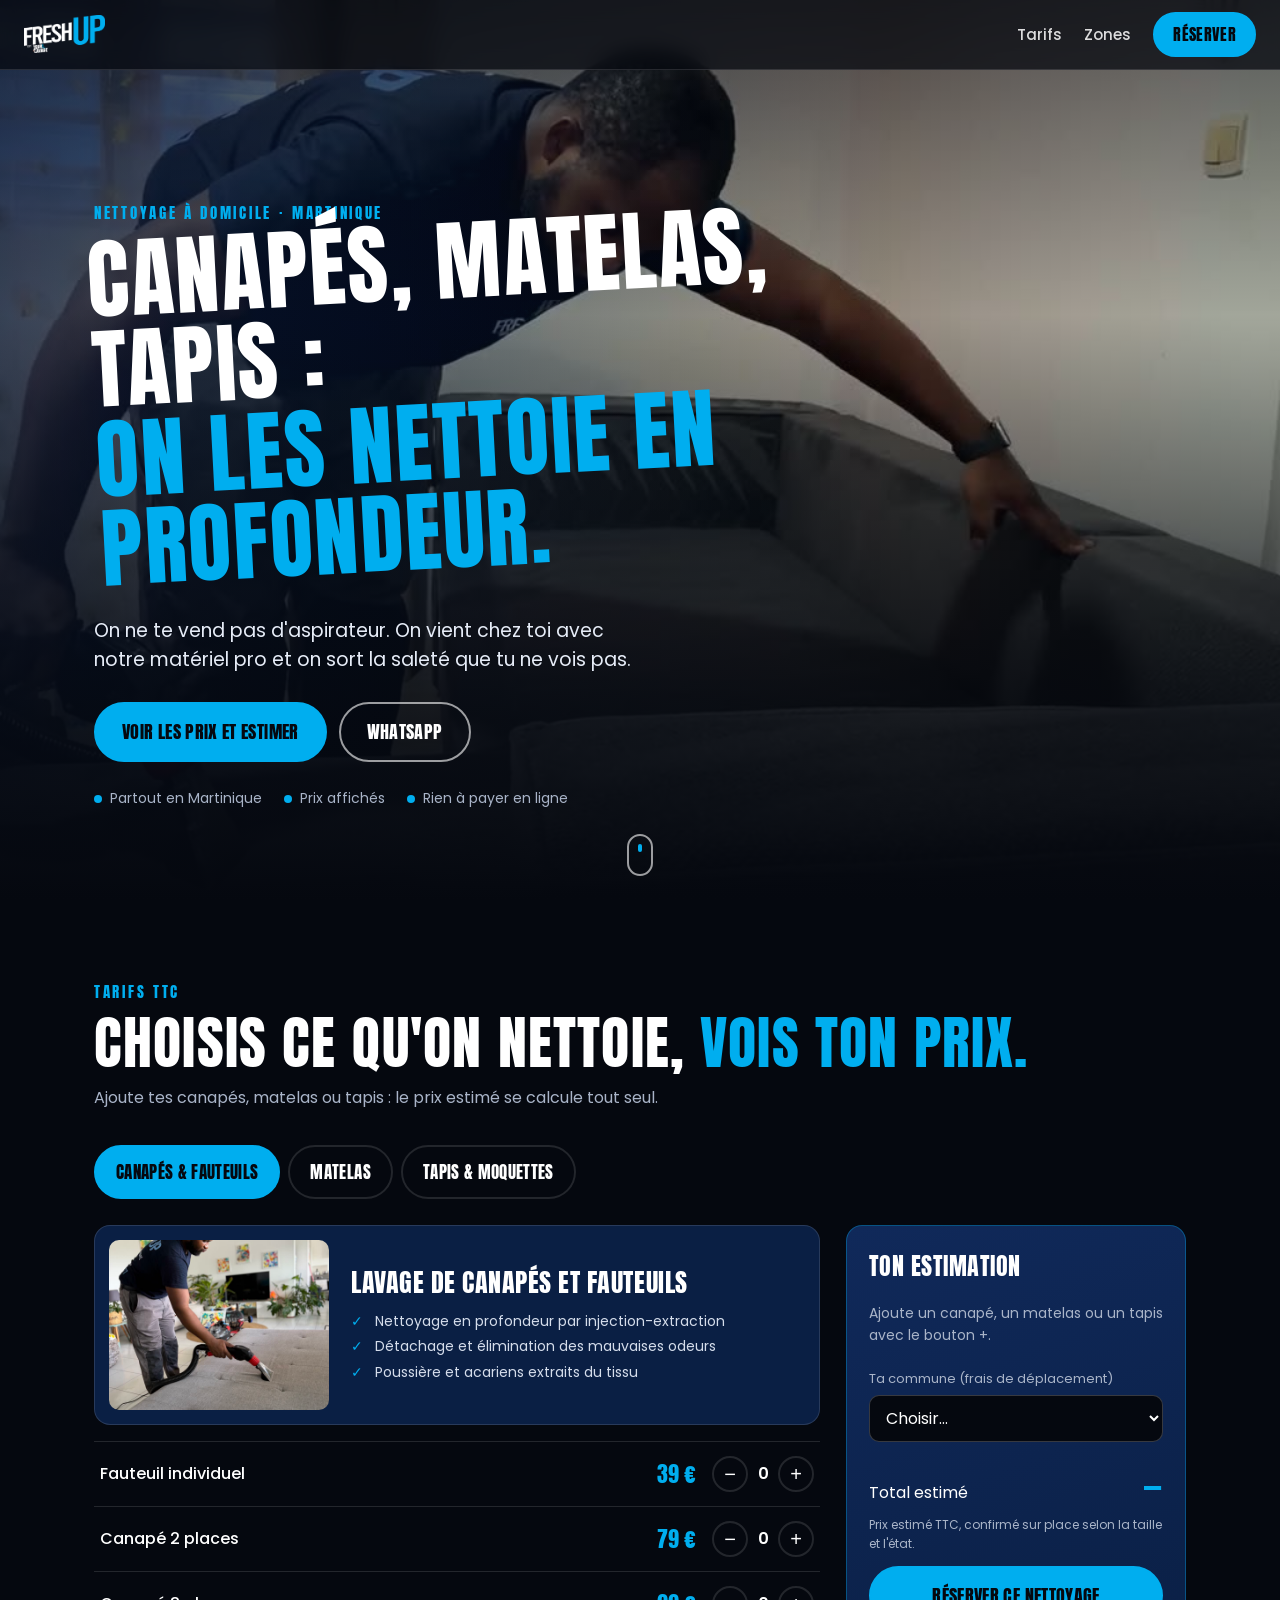
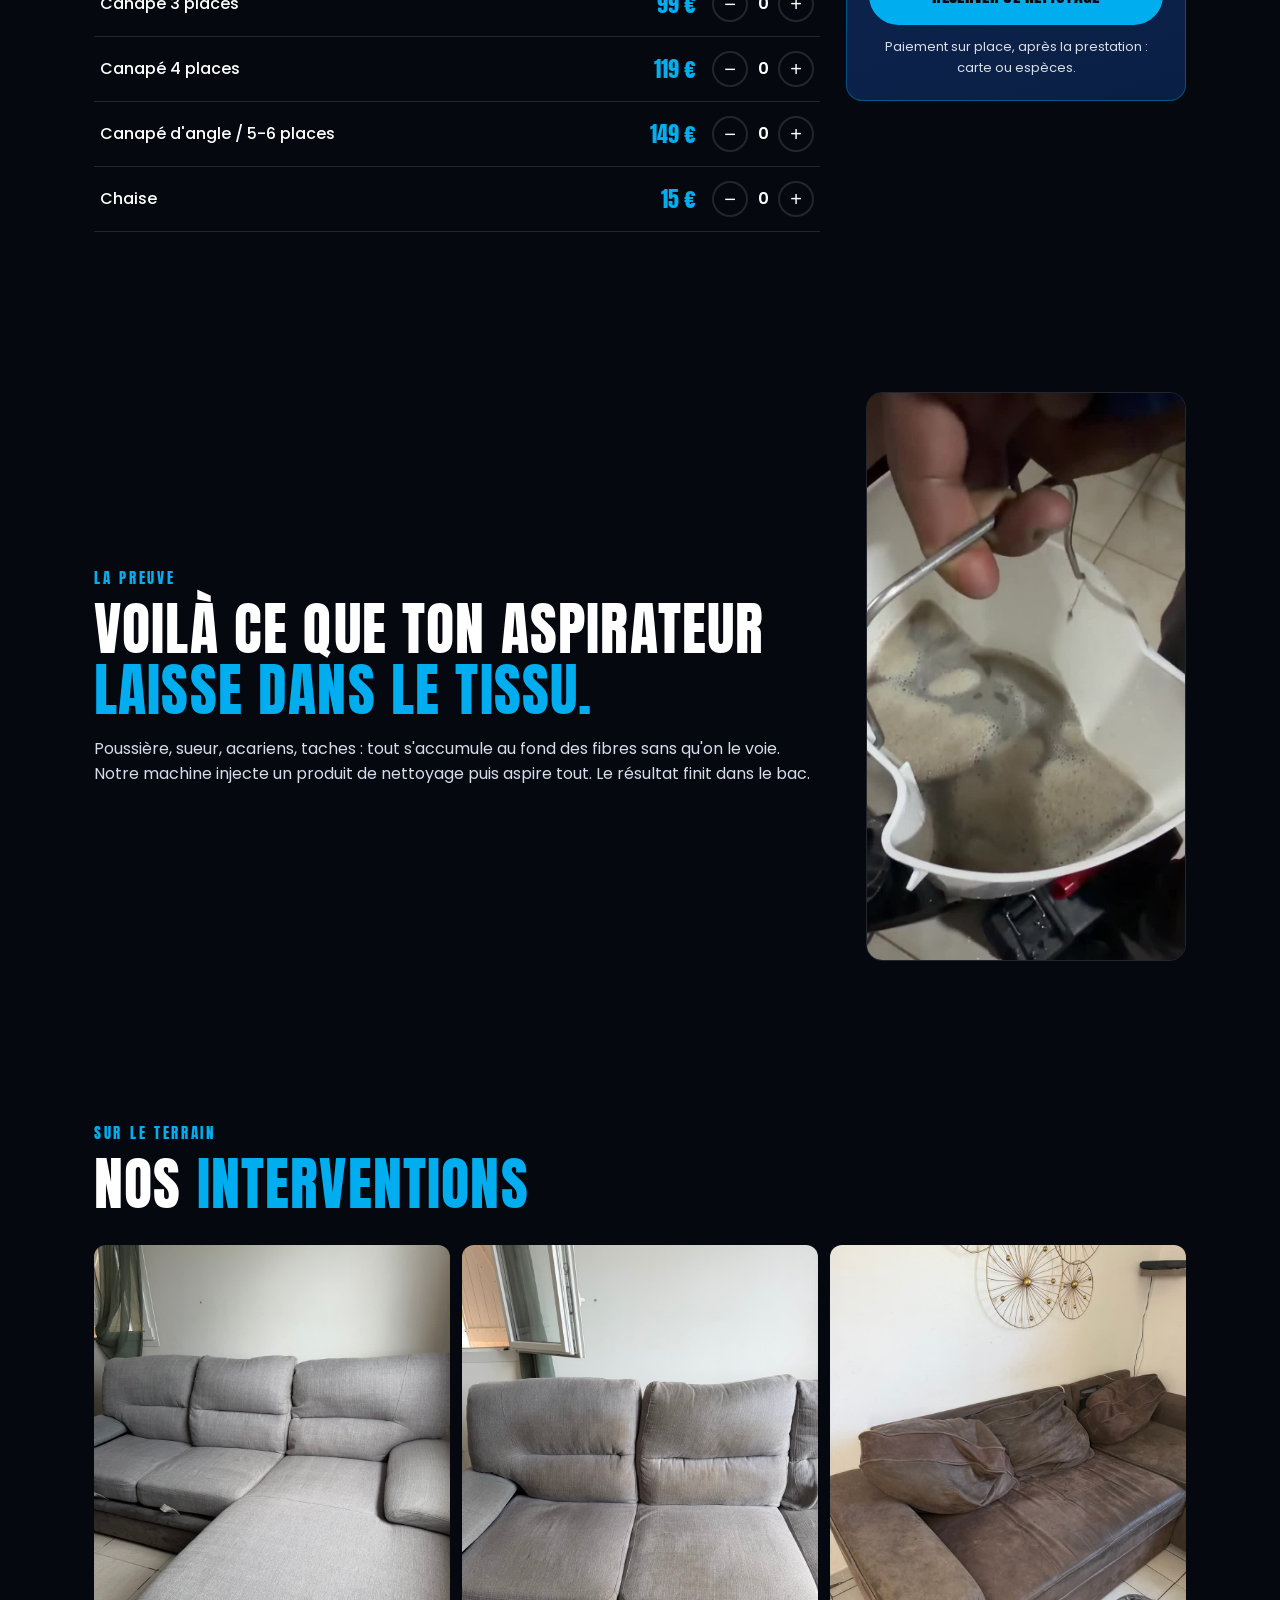
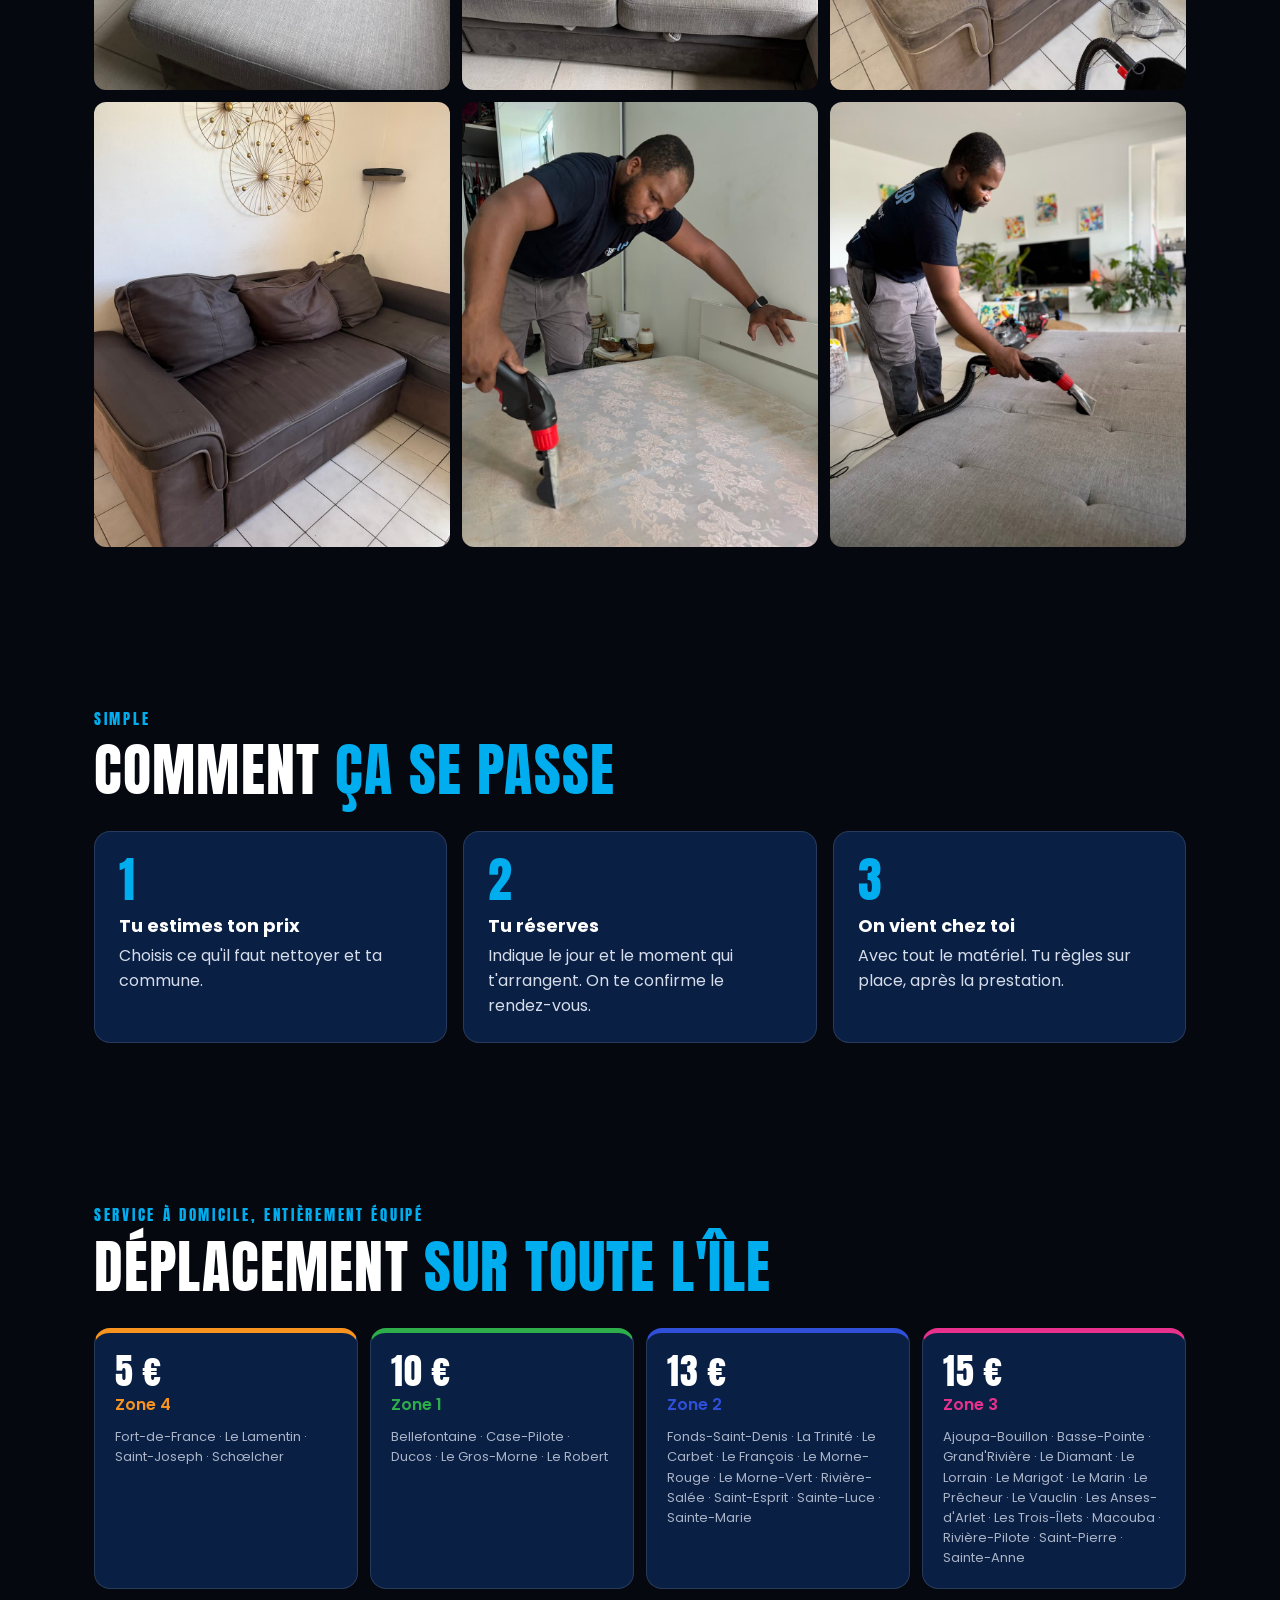
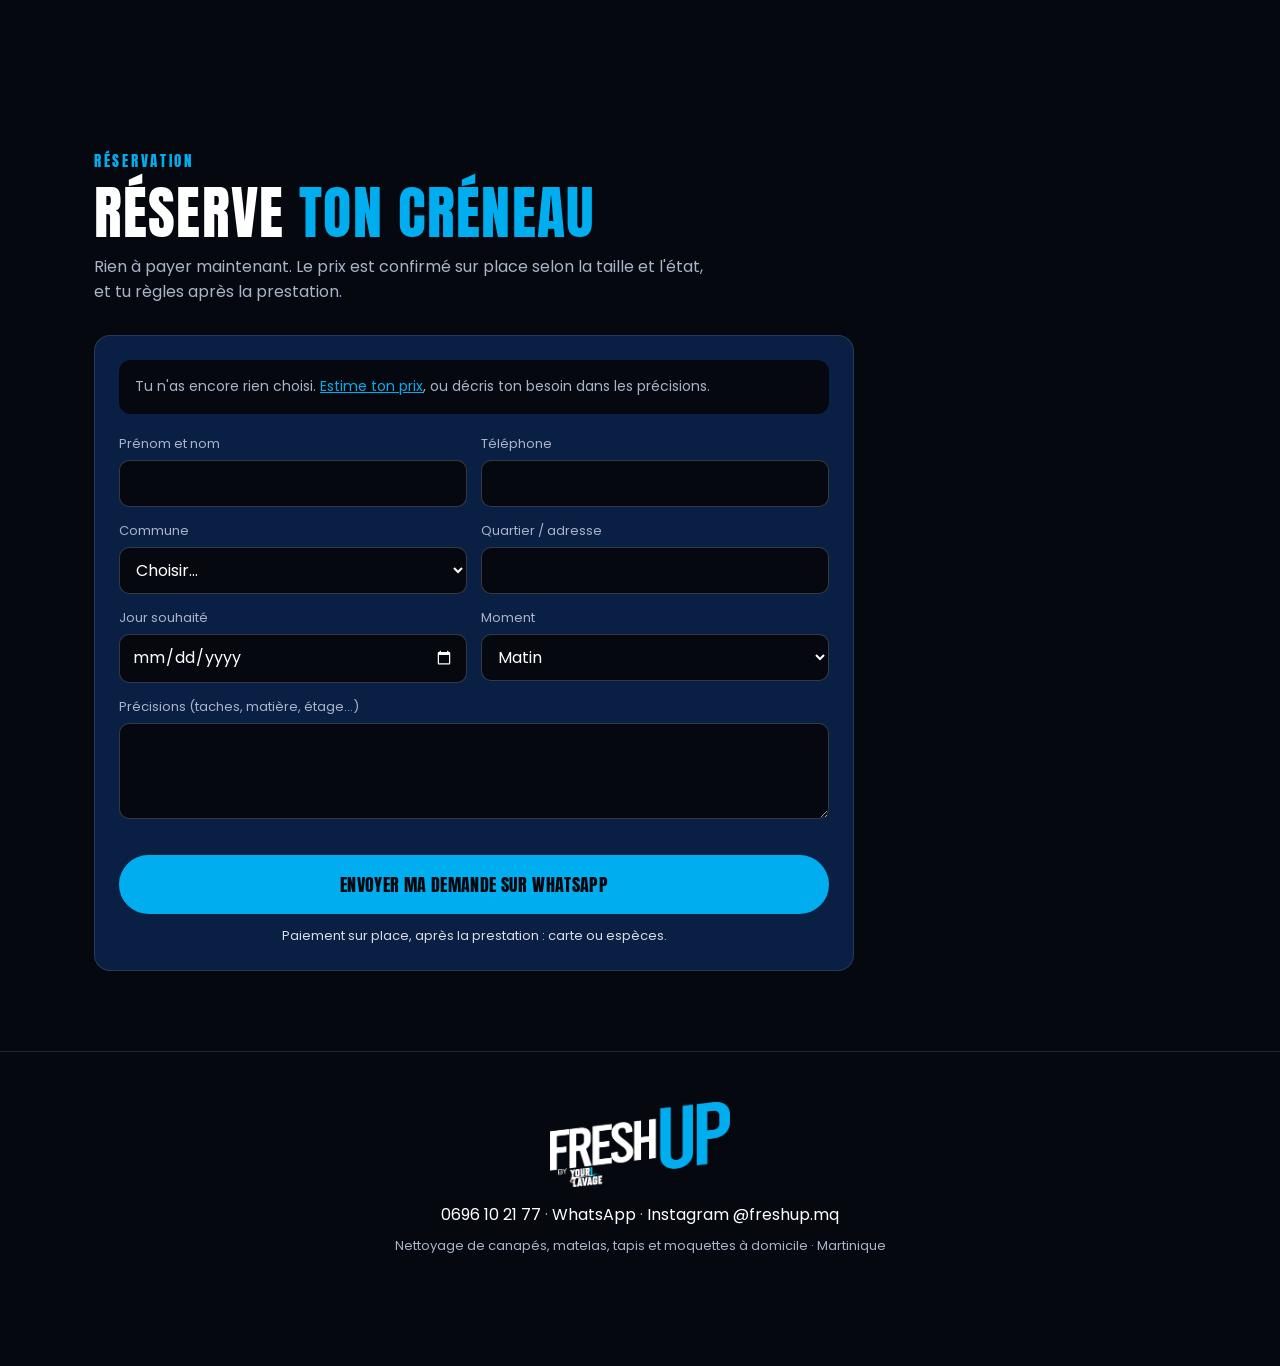
==== freshup/index.html @ 2acb08c7 "Site Fresh Up : accueil vidéo, onglets tarifs, estimation et réservation WhatsApp Co-Authored-By: Cl" ====
<!DOCTYPE html>
<html lang="fr">
<head>
    <meta charset="utf-8">
    <meta name="viewport" content="width=device-width, initial-scale=1">
    <title>Fresh Up — Nettoyage canapés, matelas et tapis à domicile en Martinique</title>
    <meta name="description" content="Nettoyage en profondeur de canapés, matelas, tapis et moquettes, à domicile partout en Martinique. Prix affichés, estimation immédiate, paiement sur place.">
    <link rel="preconnect" href="https://fonts.googleapis.com">
    <link rel="preconnect" href="https://fonts.gstatic.com" crossorigin>
    <link href="https://fonts.googleapis.com/css2?family=Anton&family=Poppins:wght@400;500;600&display=swap" rel="stylesheet">
    <link href="style.css" rel="stylesheet">
</head>
<body>
    <header class="navbar">
        <a href="#accueil" class="logo"><img src="img/logo-blanc.png" alt="Fresh Up"></a>
        <nav>
            <a href="#tarifs">Tarifs</a>
            <a href="#zones">Zones</a>
            <a href="#reserver" class="btn btn-small">Réserver</a>
        </nav>
    </header>

    <main>
        <!-- ---------- Couverture ---------- -->
        <section class="hero" id="accueil">
            <video class="hero-video" id="hero-video" autoplay muted loop playsinline poster="img/hero-poster.jpg"></video>
            <div class="hero-overlay"></div>
            <div class="hero-content">
                <p class="eyebrow">Nettoyage à domicile · Martinique</p>
                <h1>Canapés, matelas, tapis :<br><span>on les nettoie en profondeur.</span></h1>
                <p class="lead">On ne te vend pas d'aspirateur. On vient chez toi avec notre matériel pro et on sort la saleté que tu ne vois pas.</p>
                <div class="hero-actions">
                    <a href="#tarifs" class="btn">Voir les prix et estimer</a>
                    <a href="#" class="btn btn-ghost" data-whatsapp>WhatsApp</a>
                </div>
                <ul class="hero-points">
                    <li>Partout en Martinique</li>
                    <li>Prix affichés</li>
                    <li>Rien à payer en ligne</li>
                </ul>
            </div>
            <a href="#tarifs" class="hero-scroll" aria-label="Descendre vers les tarifs"></a>
        </section>

        <!-- ---------- Tarifs et estimation ---------- -->
        <section class="section" id="tarifs">
            <p class="eyebrow">Tarifs TTC</p>
            <h2 class="section-title">Choisis ce qu'on nettoie, <span>vois ton prix.</span></h2>
            <p class="section-sub">Ajoute tes canapés, matelas ou tapis : le prix estimé se calcule tout seul.</p>

            <div class="tabs" role="tablist" id="onglets"></div>

            <div class="tarifs-layout">
                <div id="rubriques"></div>

                <aside class="estimation" id="estimation">
                    <h3>Ton estimation</h3>
                    <ul class="estim-lignes" id="estim-lignes"></ul>
                    <label class="champ">
                        <span>Ta commune (frais de déplacement)</span>
                        <select id="commune"></select>
                    </label>
                    <div class="estim-total">
                        <span>Total estimé</span>
                        <strong id="estim-total">—</strong>
                    </div>
                    <p class="estim-note" id="estim-note"></p>
                    <a href="#reserver" class="btn btn-block" id="btn-reserver">Réserver ce nettoyage</a>
                    <p class="estim-paiement" data-paiement></p>
                </aside>
            </div>
        </section>

        <!-- ---------- Preuve ---------- -->
        <section class="section preuve">
            <div class="preuve-texte">
                <p class="eyebrow">La preuve</p>
                <h2 class="section-title">Voilà ce que ton aspirateur <span>laisse dans le tissu.</span></h2>
                <p>Poussière, sueur, acariens, taches : tout s'accumule au fond des fibres sans qu'on le voie. Notre machine injecte un produit de nettoyage puis aspire tout. Le résultat finit dans le bac.</p>
            </div>
            <video class="preuve-video" src="video/eau-sale.mp4" poster="img/eau-sale-poster.jpg" autoplay muted loop playsinline></video>
        </section>

        <!-- ---------- Galerie ---------- -->
        <section class="section">
            <p class="eyebrow">Sur le terrain</p>
            <h2 class="section-title">Nos <span>interventions</span></h2>
            <div class="galerie">
                <img src="img/photo-1.jpg" alt="Canapé d'angle gris" loading="lazy">
                <img src="img/photo-2.jpg" alt="Canapé gris trois places" loading="lazy">
                <img src="img/photo-3.jpg" alt="Canapé marron chez un client" loading="lazy">
                <img src="img/photo-4.jpg" alt="Canapé marron chez un client" loading="lazy">
                <img src="img/photo-5.jpg" alt="Nettoyage d'un matelas" loading="lazy">
                <img src="img/photo-6.jpg" alt="Nettoyage d'un canapé gris" loading="lazy">
            </div>
        </section>

        <!-- ---------- Comment ça marche ---------- -->
        <section class="section">
            <p class="eyebrow">Simple</p>
            <h2 class="section-title">Comment <span>ça se passe</span></h2>
            <ol class="etapes">
                <li><strong>Tu estimes ton prix</strong>Choisis ce qu'il faut nettoyer et ta commune.</li>
                <li><strong>Tu réserves</strong>Indique le jour et le moment qui t'arrangent. On te confirme le rendez-vous.</li>
                <li><strong>On vient chez toi</strong>Avec tout le matériel. Tu règles sur place, après la prestation.</li>
            </ol>
        </section>

        <!-- ---------- Zones ---------- -->
        <section class="section" id="zones">
            <p class="eyebrow">Service à domicile, entièrement équipé</p>
            <h2 class="section-title">Déplacement <span>sur toute l'île</span></h2>
            <div class="zones-grid" id="zones-grid"></div>
        </section>

        <!-- ---------- Réservation ---------- -->
        <section class="section reserver" id="reserver">
            <p class="eyebrow">Réservation</p>
            <h2 class="section-title">Réserve <span>ton créneau</span></h2>
            <p class="section-sub">Rien à payer maintenant. Le prix est confirmé sur place selon la taille et l'état, et tu règles après la prestation.</p>

            <form class="card form-rdv" id="form-rdv">
                <div class="recap" id="recap"></div>
                <div class="form-grid">
                    <label class="champ"><span>Prénom et nom</span><input name="nom" required autocomplete="name"></label>
                    <label class="champ"><span>Téléphone</span><input name="tel" type="tel" required autocomplete="tel"></label>
                    <label class="champ"><span>Commune</span><select name="commune" id="commune-form" required></select></label>
                    <label class="champ"><span>Quartier / adresse</span><input name="adresse" autocomplete="street-address"></label>
                    <label class="champ"><span>Jour souhaité</span><input name="date" type="date" id="date-rdv" required></label>
                    <label class="champ"><span>Moment</span>
                        <select name="moment" required>
                            <option value="Matin">Matin</option>
                            <option value="Après-midi">Après-midi</option>
                            <option value="Peu importe">Peu importe</option>
                        </select>
                    </label>
                    <label class="champ champ-large"><span>Précisions (taches, matière, étage…)</span><textarea name="message" rows="3"></textarea></label>
                </div>
                <p class="form-erreur" id="form-erreur"></p>
                <button type="submit" class="btn btn-block">Envoyer ma demande sur WhatsApp</button>
                <a href="#" class="btn btn-ghost btn-block" data-rdv target="_blank" rel="noopener">Choisir un créneau en ligne</a>
                <p class="estim-paiement" data-paiement></p>
            </form>
        </section>
    </main>

    <!-- Barre d'estimation sur mobile -->
    <div class="barre-mobile" id="barre-mobile">
        <div><span>Total estimé</span><strong id="barre-total">—</strong></div>
        <a href="#reserver" class="btn btn-small">Réserver</a>
    </div>

    <footer class="footer">
        <img src="img/logo-blanc.png" alt="Fresh Up" class="footer-logo">
        <p id="footer-links"></p>
        <p class="footer-small">Nettoyage de canapés, matelas, tapis et moquettes à domicile · Martinique</p>
    </footer>

    <script src="config.js"></script>
    <script src="site.js"></script>
</body>
</html>
---- freshup/style.css ----
/* Fresh Up — bleu marine, noir, blanc, touche de cyan. Titres en Anton. */
:root {
    --cyan: #00AEEF;
    --marine: #0A1F44;
    --marine-2: #10295A;
    --noir: #05080F;
    --blanc: #FFFFFF;
    --gris: #A9B4C8;
    --ligne: rgba(255, 255, 255, 0.12);
    --rayon: 16px;
}

* { box-sizing: border-box; margin: 0; }
html { scroll-behavior: smooth; scroll-padding-top: 76px; }
body {
    font-family: "Poppins", system-ui, sans-serif;
    background: var(--noir);
    color: var(--blanc);
    line-height: 1.55;
    -webkit-font-smoothing: antialiased;
    color-scheme: dark;
}
img, video { display: block; max-width: 100%; }
a { color: inherit; }

h1, h2, h3, .eyebrow, .btn, .tab, .zone-prix, .estim-total strong, .barre-mobile strong {
    font-family: "Anton", Impact, sans-serif;
    font-weight: 400;
    text-transform: uppercase;
    letter-spacing: 0.02em;
}

/* ---------- Boutons ---------- */
.btn {
    display: inline-flex; align-items: center; justify-content: center;
    padding: 14px 26px;
    background: var(--cyan); color: var(--noir);
    border: 2px solid var(--cyan); border-radius: 999px;
    font-size: 18px; text-decoration: none; cursor: pointer;
    transition: transform .15s, background .15s, color .15s;
}
.btn:hover { transform: translateY(-2px); }
.btn-ghost { background: transparent; color: var(--blanc); border-color: rgba(255,255,255,.6); }
.btn-ghost:hover { border-color: var(--cyan); color: var(--cyan); }
.btn-small { padding: 8px 18px; font-size: 16px; }
.btn-block { display: flex; width: 100%; margin-top: 12px; }

/* ---------- Barre de navigation ---------- */
.navbar {
    position: fixed; inset: 0 0 auto 0; z-index: 20;
    display: flex; align-items: center; justify-content: space-between;
    padding: 12px 24px;
    background: rgba(5, 8, 15, .72);
    backdrop-filter: blur(10px); -webkit-backdrop-filter: blur(10px);
    border-bottom: 1px solid var(--ligne);
}
.logo img { height: 38px; width: auto; }
.navbar nav { display: flex; align-items: center; gap: 22px; }
.navbar nav a:not(.btn) { text-decoration: none; font-weight: 500; font-size: 15px; opacity: .85; }
.navbar nav a:not(.btn):hover { color: var(--cyan); opacity: 1; }

/* ---------- Couverture ---------- */
.hero {
    position: relative; min-height: 100svh;
    display: flex; align-items: flex-end;
    padding: 120px 24px 90px; overflow: hidden;
}
.hero-video { position: absolute; inset: 0; width: 100%; height: 100%; object-fit: cover; }
.hero-overlay {
    position: absolute; inset: 0;
    background:
        linear-gradient(180deg, rgba(5,8,15,.55) 0%, rgba(5,8,15,.15) 35%, rgba(5,8,15,.85) 80%, var(--noir) 100%),
        linear-gradient(90deg, rgba(10,31,68,.7) 0%, rgba(10,31,68,0) 70%);
}
.hero-content { position: relative; max-width: 760px; margin: 0 auto 0 max(0px, calc((100vw - 1140px) / 2)); }
.eyebrow { color: var(--cyan); font-size: 15px; letter-spacing: .18em; margin-bottom: 10px; }
.hero h1 { font-size: clamp(42px, 8vw, 88px); line-height: 1.02; transform: rotate(-3deg); transform-origin: left; }
.hero h1 span, .section-title span { color: var(--cyan); }
.lead { font-size: clamp(16px, 2.2vw, 19px); max-width: 560px; margin: 22px 0 28px; color: #E6ECF7; }
.hero-actions { display: flex; flex-wrap: wrap; gap: 12px; }
.hero-points { display: flex; flex-wrap: wrap; gap: 8px 22px; list-style: none; padding: 0; margin-top: 26px; font-size: 14px; color: var(--gris); }
.hero-points li::before { content: ""; display: inline-block; width: 8px; height: 8px; border-radius: 50%; background: var(--cyan); margin-right: 8px; }
.hero-scroll {
    position: absolute; left: 50%; bottom: 24px; width: 26px; height: 42px; margin-left: -13px;
    border: 2px solid rgba(255,255,255,.6); border-radius: 14px;
}
.hero-scroll::after {
    content: ""; position: absolute; left: 50%; top: 8px; width: 4px; height: 8px; margin-left: -2px;
    background: var(--cyan); border-radius: 2px; animation: molette 1.6s infinite;
}
@keyframes molette { 0% { opacity: 1; transform: translateY(0); } 100% { opacity: 0; transform: translateY(14px); } }

/* ---------- Sections ---------- */
.section { max-width: 1140px; margin: 0 auto; padding: 80px 24px; }
.section-title { font-size: clamp(34px, 5.5vw, 58px); line-height: 1.05; }
.section-sub { color: var(--gris); margin: 12px 0 0; max-width: 620px; }
.card { background: var(--marine); border: 1px solid var(--ligne); border-radius: var(--rayon); padding: 24px; }

/* ---------- Onglets ---------- */
.tabs {
    display: flex; gap: 8px; margin: 34px 0 22px; overflow-x: auto;
    scrollbar-width: none; padding-bottom: 4px;
}
.tabs::-webkit-scrollbar { display: none; }
.tab {
    flex: 0 0 auto; padding: 12px 20px; font-size: 17px; cursor: pointer;
    background: transparent; color: var(--blanc);
    border: 2px solid var(--ligne); border-radius: 999px;
}
.tab.actif { background: var(--cyan); border-color: var(--cyan); color: var(--noir); }

.tarifs-layout { display: grid; grid-template-columns: minmax(0, 1fr) 340px; gap: 26px; align-items: start; }
.rubrique { display: none; }
.rubrique.actif { display: block; animation: apparaitre .3s ease; }
@keyframes apparaitre { from { opacity: 0; transform: translateY(8px); } to { opacity: 1; transform: none; } }

.rubrique-entete {
    display: grid; grid-template-columns: 220px 1fr; gap: 22px; align-items: center;
    background: var(--marine); border: 1px solid var(--ligne); border-radius: var(--rayon);
    padding: 14px; margin-bottom: 16px;
}
.rubrique-entete img { width: 100%; height: 170px; object-fit: cover; border-radius: 10px; }
.rubrique-entete h3 { font-size: 26px; margin-bottom: 8px; }
.check-list { list-style: none; padding: 0; font-size: 14px; color: #D5DDEB; }
.check-list li { padding-left: 24px; position: relative; margin: 4px 0; }
.check-list li::before { content: "✓"; position: absolute; left: 0; color: var(--cyan); font-weight: 600; }

.prestations { list-style: none; padding: 0; border-top: 1px solid var(--ligne); }
.prestation {
    display: grid; grid-template-columns: 1fr auto auto; gap: 16px; align-items: center;
    padding: 14px 6px; border-bottom: 1px solid var(--ligne);
    transition: background .2s;
}
.prestation.choisi { background: rgba(0, 174, 239, .08); }
.prestation-nom { font-weight: 500; }
.prestation-prix { font-family: "Anton", Impact, sans-serif; font-size: 22px; color: var(--cyan); white-space: nowrap; }
.stepper { display: flex; align-items: center; gap: 4px; }
.stepper button {
    width: 36px; height: 36px; border-radius: 50%; cursor: pointer;
    border: 2px solid var(--ligne); background: transparent; color: var(--blanc);
    font-size: 20px; line-height: 1;
}
.stepper button:hover { border-color: var(--cyan); color: var(--cyan); }
.stepper span { min-width: 22px; text-align: center; font-weight: 600; }
.m2 { display: flex; align-items: center; gap: 6px; font-size: 14px; color: var(--gris); }
.m2 input { width: 76px; }

/* ---------- Champs ---------- */
input, select, textarea {
    width: 100%; font: inherit; font-size: 16px; color: var(--blanc);
    background: var(--noir); border: 1px solid rgba(255,255,255,.2); border-radius: 10px;
    padding: 10px 12px;
}
input:focus, select:focus, textarea:focus { outline: 2px solid var(--cyan); outline-offset: 1px; border-color: transparent; }
.champ { display: flex; flex-direction: column; gap: 6px; }
.champ span { font-size: 13px; color: var(--gris); }

/* ---------- Estimation ---------- */
.estimation {
    position: sticky; top: 90px;
    background: linear-gradient(160deg, var(--marine-2), var(--marine));
    border: 1px solid rgba(0, 174, 239, .35); border-radius: var(--rayon); padding: 22px;
}
.estimation h3 { font-size: 24px; margin-bottom: 12px; }
.estim-lignes, .recap ul { list-style: none; padding: 0; margin-bottom: 16px; font-size: 14px; }
.estim-lignes li, .recap li { display: flex; justify-content: space-between; gap: 12px; padding: 6px 0; border-bottom: 1px dashed var(--ligne); }
.estim-lignes li span:last-child, .recap li span:last-child { white-space: nowrap; }
.estim-vide { color: var(--gris); border: 0 !important; }
.estim-total { display: flex; justify-content: space-between; align-items: baseline; margin-top: 16px; }
.estim-total strong { font-size: 34px; color: var(--cyan); }
.estim-note { font-size: 12px; color: var(--gris); margin-top: 6px; }
.estim-paiement { font-size: 13px; color: var(--blanc); text-align: center; margin-top: 12px; opacity: .85; }

/* ---------- Preuve ---------- */
.preuve { display: grid; grid-template-columns: 1fr 320px; gap: 40px; align-items: center; }
.preuve p:not(.eyebrow) { color: #D5DDEB; margin-top: 16px; }
.preuve-video { width: 100%; aspect-ratio: 9 / 16; object-fit: cover; border-radius: var(--rayon); border: 1px solid var(--ligne); }

/* ---------- Galerie ---------- */
.galerie { display: grid; grid-template-columns: repeat(3, 1fr); gap: 12px; margin-top: 30px; }
.galerie img { width: 100%; aspect-ratio: 4 / 5; object-fit: cover; border-radius: 12px; }

/* ---------- Étapes ---------- */
.etapes { list-style: none; padding: 0; display: grid; grid-template-columns: repeat(3, 1fr); gap: 16px; margin-top: 30px; counter-reset: etape; }
.etapes li { background: var(--marine); border: 1px solid var(--ligne); border-radius: var(--rayon); padding: 24px; color: #D5DDEB; counter-increment: etape; }
.etapes li::before { content: counter(etape); display: block; font-family: "Anton", Impact, sans-serif; font-size: 48px; color: var(--cyan); line-height: 1; }
.etapes strong { display: block; color: var(--blanc); font-size: 18px; margin: 8px 0 4px; }

/* ---------- Zones ---------- */
.zones-grid { display: grid; grid-template-columns: repeat(4, 1fr); gap: 12px; margin-top: 30px; }
.zone { background: var(--marine); border: 1px solid var(--ligne); border-top: 5px solid var(--zone); border-radius: var(--rayon); padding: 20px; }
.zone-prix { font-size: 36px; line-height: 1; }
.zone-nom { color: var(--zone); font-weight: 600; margin: 4px 0 10px; }
.zone-communes { font-size: 13px; color: var(--gris); }

/* ---------- Réservation ---------- */
.form-rdv { margin-top: 30px; max-width: 760px; }
.recap { background: var(--noir); border-radius: 12px; padding: 16px; margin-bottom: 20px; }
.recap-titre { font-family: "Anton", Impact, sans-serif; text-transform: uppercase; color: var(--cyan); margin-bottom: 6px; }
.recap-total { display: flex; justify-content: space-between; font-weight: 600; }
.recap-total strong { color: var(--cyan); }
.recap-vide { color: var(--gris); font-size: 14px; }
.recap-vide a { color: var(--cyan); }
.form-grid { display: grid; grid-template-columns: 1fr 1fr; gap: 14px; }
.champ-large { grid-column: 1 / -1; }
.form-erreur { color: #FF8A8A; font-size: 14px; margin-top: 10px; min-height: 1em; }

/* ---------- Barre mobile et pied de page ---------- */
.barre-mobile { display: none; }
.footer { text-align: center; padding: 50px 24px 110px; border-top: 1px solid var(--ligne); color: var(--gris); }
.footer-logo { width: 180px; margin: 0 auto 16px; }
.footer a { color: var(--blanc); text-decoration: none; }
.footer a:hover { color: var(--cyan); }
.footer-small { font-size: 13px; margin-top: 8px; }

/* ---------- Tablette et mobile ---------- */
@media (max-width: 900px) {
    .tarifs-layout, .preuve { grid-template-columns: 1fr; }
    .estimation { position: static; }
    .preuve-video { max-width: 320px; margin: 0 auto; }
    .zones-grid { grid-template-columns: 1fr 1fr; }
    .etapes { grid-template-columns: 1fr; }
}
@media (max-width: 640px) {
    .navbar { padding: 10px 16px; }
    .navbar nav { gap: 14px; }
    .navbar nav a:not(.btn) { display: none; }
    .logo img { height: 32px; }
    .hero { padding: 100px 16px 80px; }
    .section { padding: 60px 16px; }
    .rubrique-entete { grid-template-columns: 1fr; }
    .rubrique-entete img { height: 180px; }
    .prestation { grid-template-columns: 1fr auto; gap: 6px 12px; }
    .prestation-nom { grid-column: 1 / -1; }
    .galerie { grid-template-columns: 1fr 1fr; }
    .zones-grid, .form-grid { grid-template-columns: 1fr; }
    .barre-mobile {
        position: fixed; left: 12px; right: 12px; bottom: 12px; z-index: 30;
        display: flex; align-items: center; justify-content: space-between; gap: 12px;
        padding: 10px 10px 10px 18px;
        background: var(--marine); border: 1px solid rgba(0,174,239,.5); border-radius: 999px;
        box-shadow: 0 10px 30px rgba(0,0,0,.5);
        transform: translateY(150%); transition: transform .3s;
    }
    .barre-mobile.visible { transform: none; }
    .barre-mobile span { display: block; font-size: 11px; color: var(--gris); }
    .barre-mobile strong { font-size: 22px; color: var(--cyan); }
}
@media (prefers-reduced-motion: reduce) {
    html { scroll-behavior: auto; }
    .hero-scroll::after, .rubrique.actif { animation: none; }
}
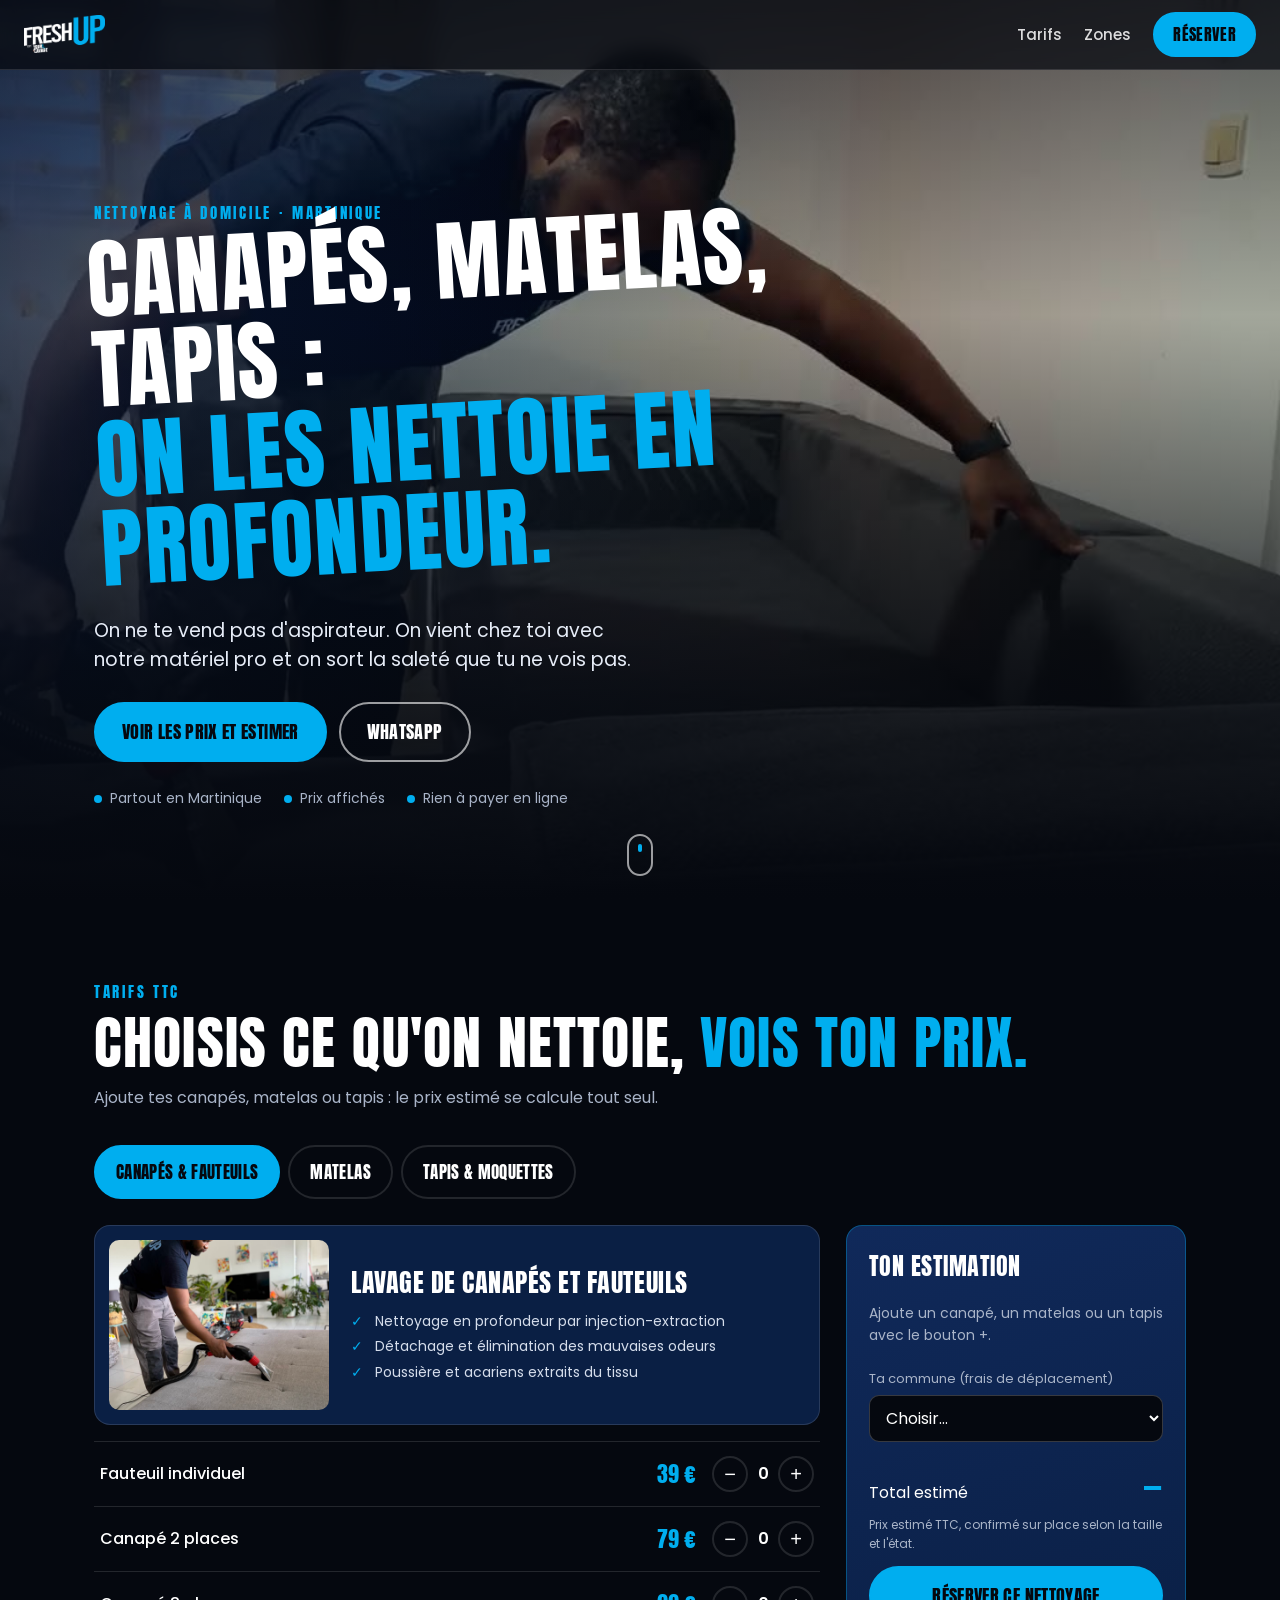
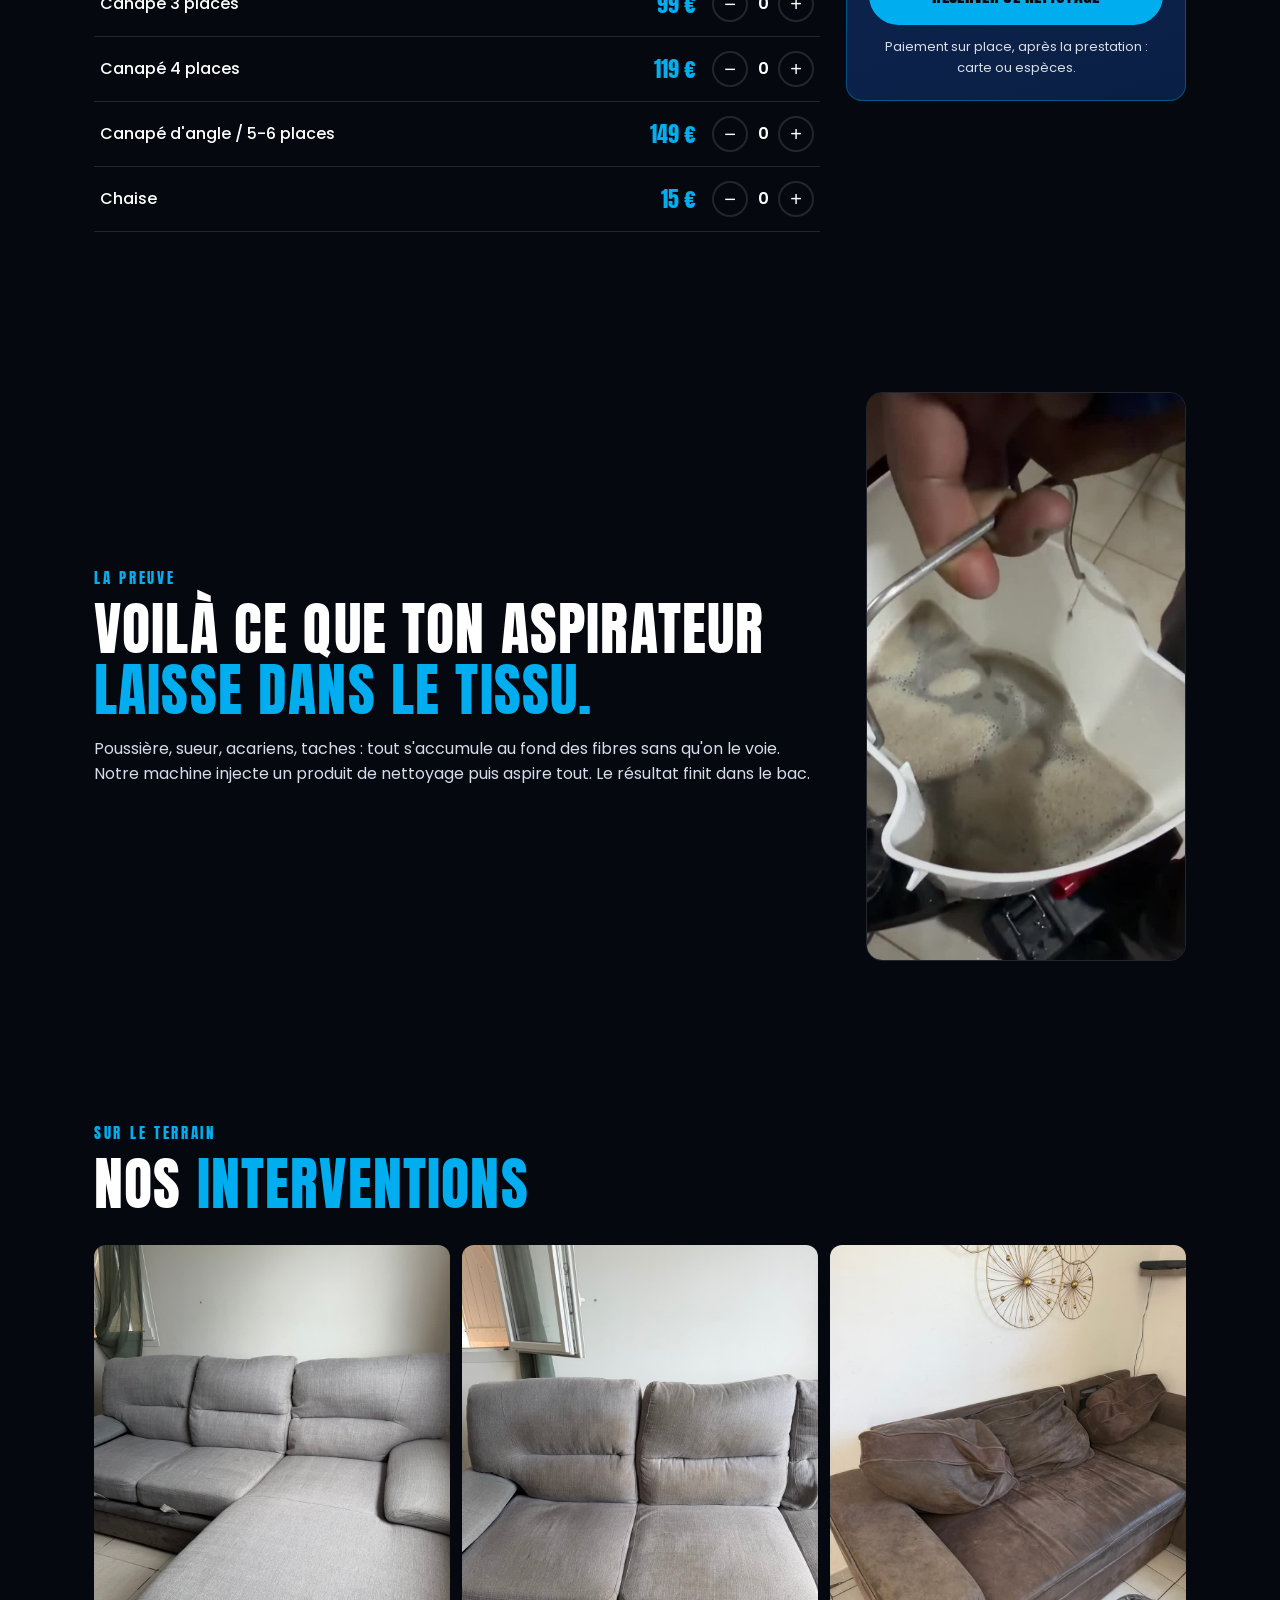
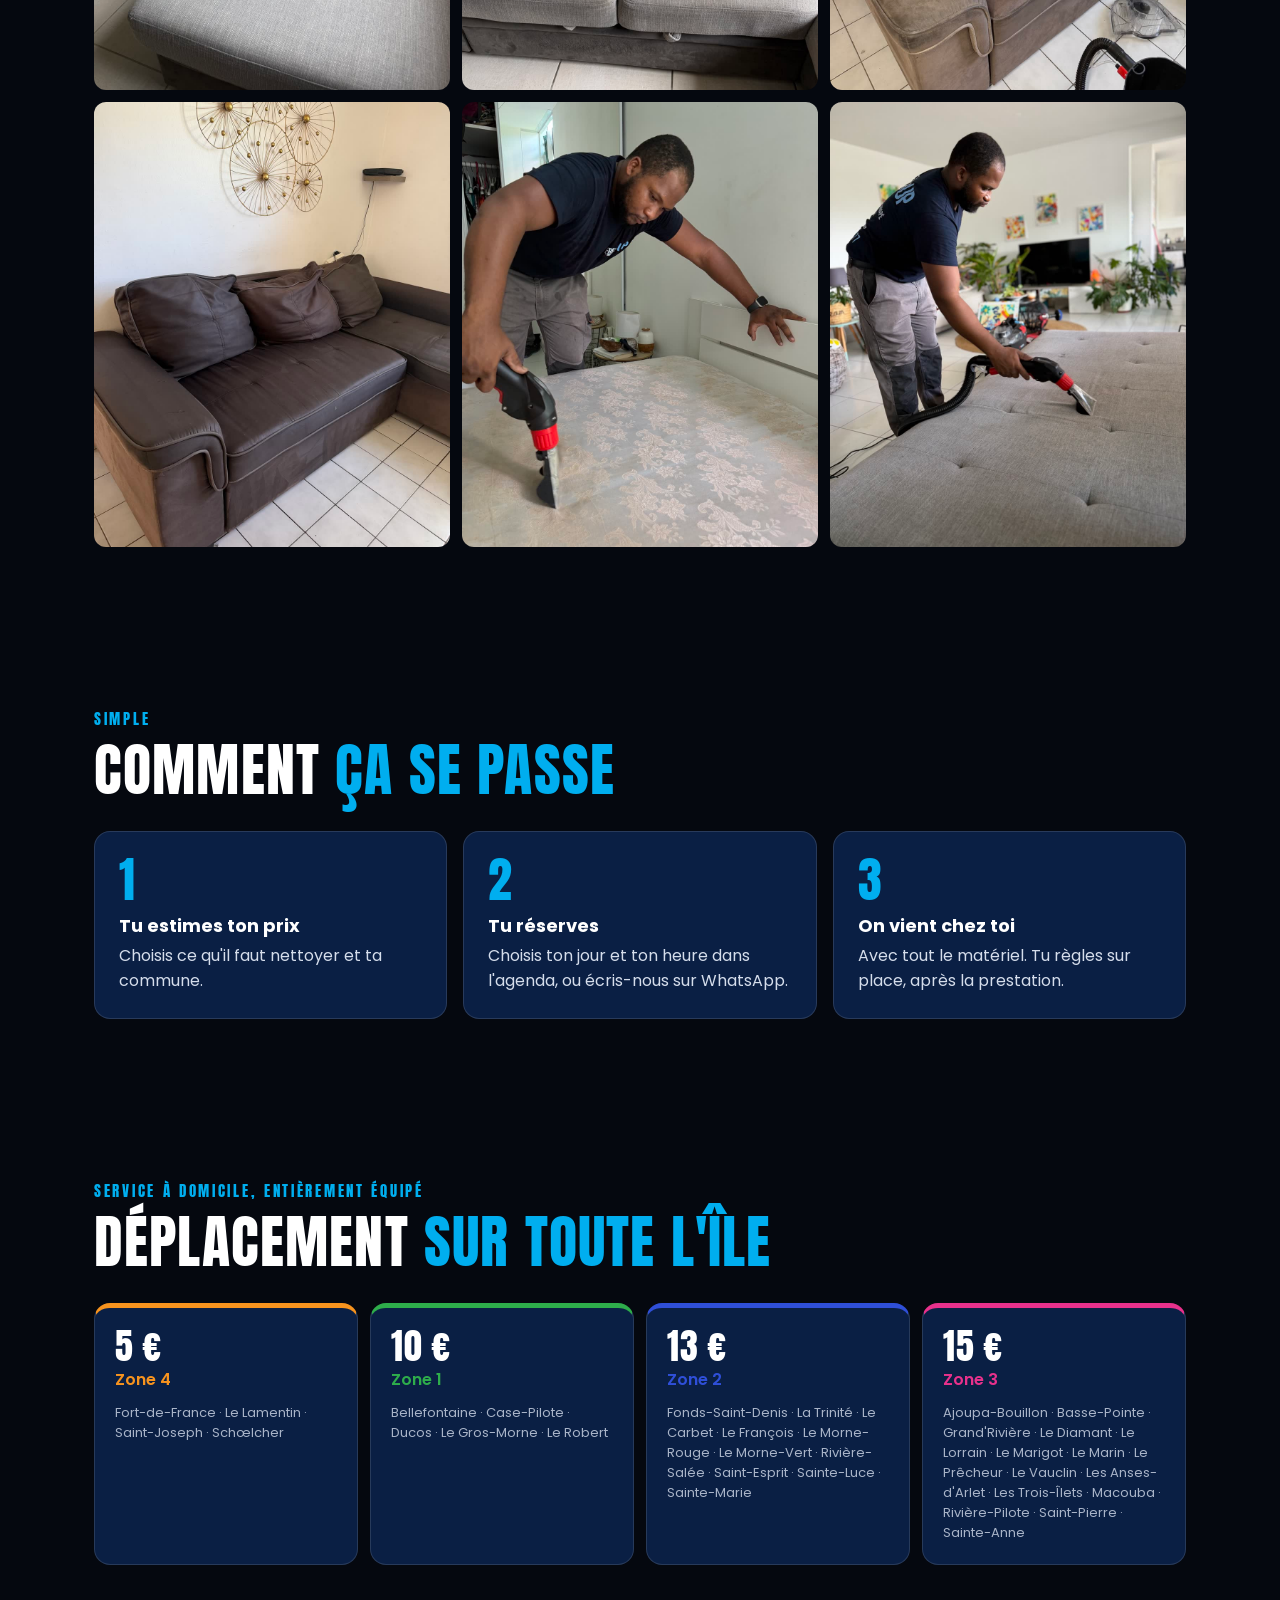
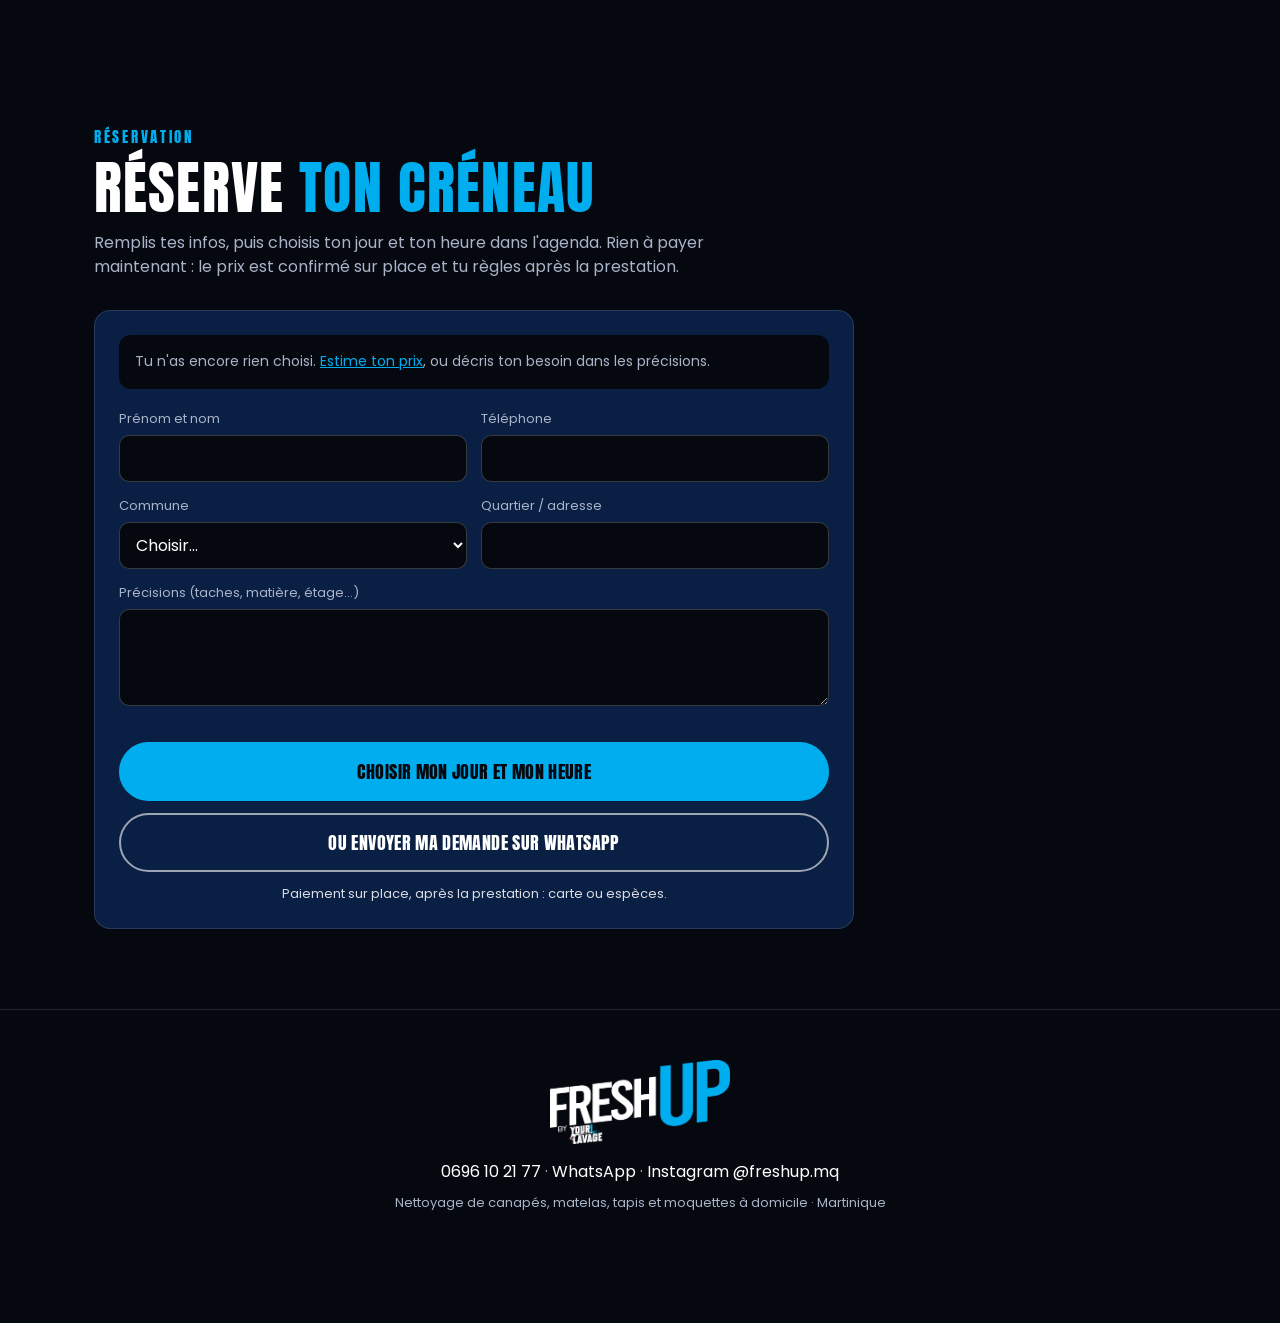
==== commit 3960f883: "Site Fresh Up : réservation via Calendly avec récapitulatif prérempli Co-Authored-By: Claude Opus 5." ====
--- a/freshup/index.html
+++ b/freshup/index.html
@@ -101,7 +101,7 @@
             <h2 class="section-title">Comment <span>ça se passe</span></h2>
             <ol class="etapes">
                 <li><strong>Tu estimes ton prix</strong>Choisis ce qu'il faut nettoyer et ta commune.</li>
-                <li><strong>Tu réserves</strong>Indique le jour et le moment qui t'arrangent. On te confirme le rendez-vous.</li>
+                <li><strong>Tu réserves</strong>Choisis ton jour et ton heure dans l'agenda, ou écris-nous sur WhatsApp.</li>
                 <li><strong>On vient chez toi</strong>Avec tout le matériel. Tu règles sur place, après la prestation.</li>
             </ol>
         </section>
@@ -117,7 +117,7 @@
         <section class="section reserver" id="reserver">
             <p class="eyebrow">Réservation</p>
             <h2 class="section-title">Réserve <span>ton créneau</span></h2>
-            <p class="section-sub">Rien à payer maintenant. Le prix est confirmé sur place selon la taille et l'état, et tu règles après la prestation.</p>
+            <p class="section-sub">Remplis tes infos, puis choisis ton jour et ton heure dans l'agenda. Rien à payer maintenant : le prix est confirmé sur place et tu règles après la prestation.</p>
 
             <form class="card form-rdv" id="form-rdv">
                 <div class="recap" id="recap"></div>
@@ -126,19 +126,11 @@
                     <label class="champ"><span>Téléphone</span><input name="tel" type="tel" required autocomplete="tel"></label>
                     <label class="champ"><span>Commune</span><select name="commune" id="commune-form" required></select></label>
                     <label class="champ"><span>Quartier / adresse</span><input name="adresse" autocomplete="street-address"></label>
-                    <label class="champ"><span>Jour souhaité</span><input name="date" type="date" id="date-rdv" required></label>
-                    <label class="champ"><span>Moment</span>
-                        <select name="moment" required>
-                            <option value="Matin">Matin</option>
-                            <option value="Après-midi">Après-midi</option>
-                            <option value="Peu importe">Peu importe</option>
-                        </select>
-                    </label>
                     <label class="champ champ-large"><span>Précisions (taches, matière, étage…)</span><textarea name="message" rows="3"></textarea></label>
                 </div>
                 <p class="form-erreur" id="form-erreur"></p>
-                <button type="submit" class="btn btn-block">Envoyer ma demande sur WhatsApp</button>
-                <a href="#" class="btn btn-ghost btn-block" data-rdv target="_blank" rel="noopener">Choisir un créneau en ligne</a>
+                <button type="submit" class="btn btn-block" data-action="calendly">Choisir mon jour et mon heure</button>
+                <button type="submit" class="btn btn-ghost btn-block" data-action="whatsapp">Ou envoyer ma demande sur WhatsApp</button>
                 <p class="estim-paiement" data-paiement></p>
             </form>
         </section>
--- a/freshup/style.css
+++ b/freshup/style.css
@@ -243,6 +243,7 @@
         transform: translateY(150%); transition: transform .3s;
     }
     .barre-mobile.visible { transform: none; }
+    .barre-mobile.visible.masquee { transform: translateY(150%); }
     .barre-mobile span { display: block; font-size: 11px; color: var(--gris); }
     .barre-mobile strong { font-size: 22px; color: var(--cyan); }
 }
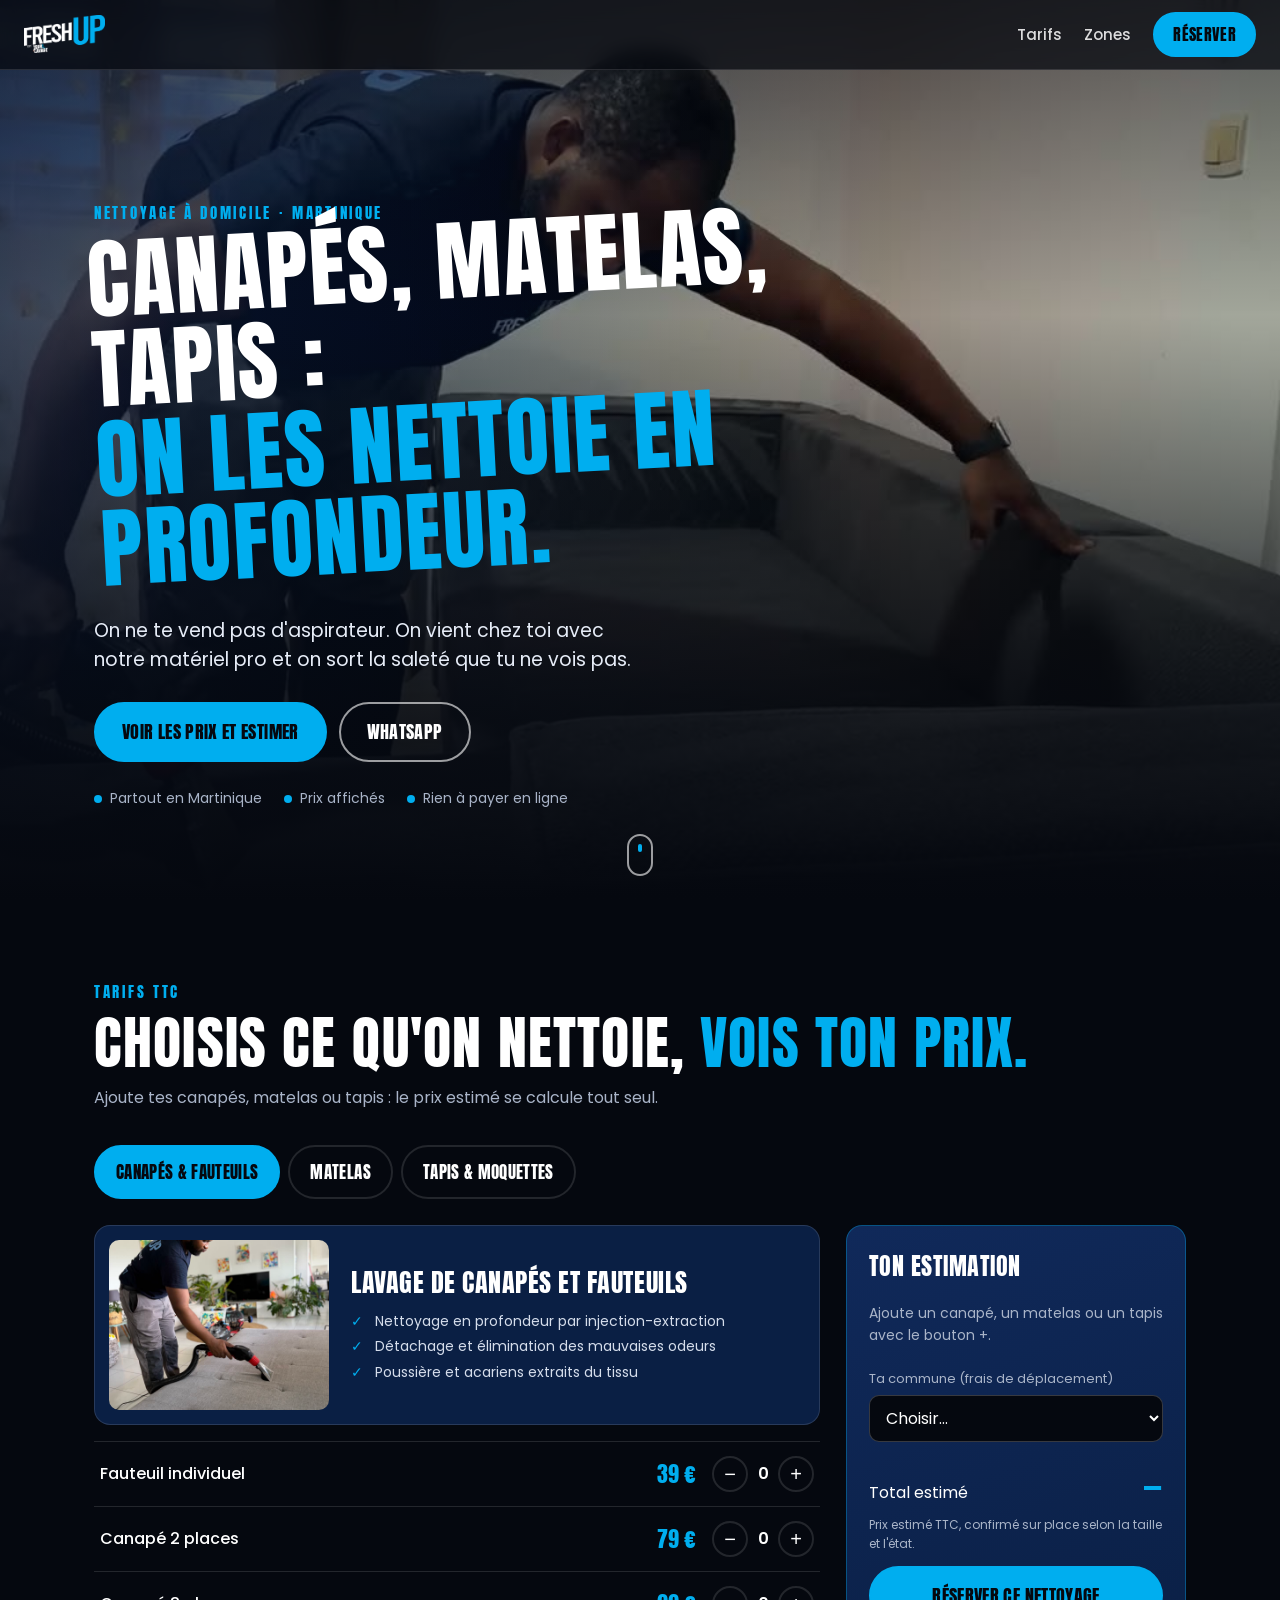
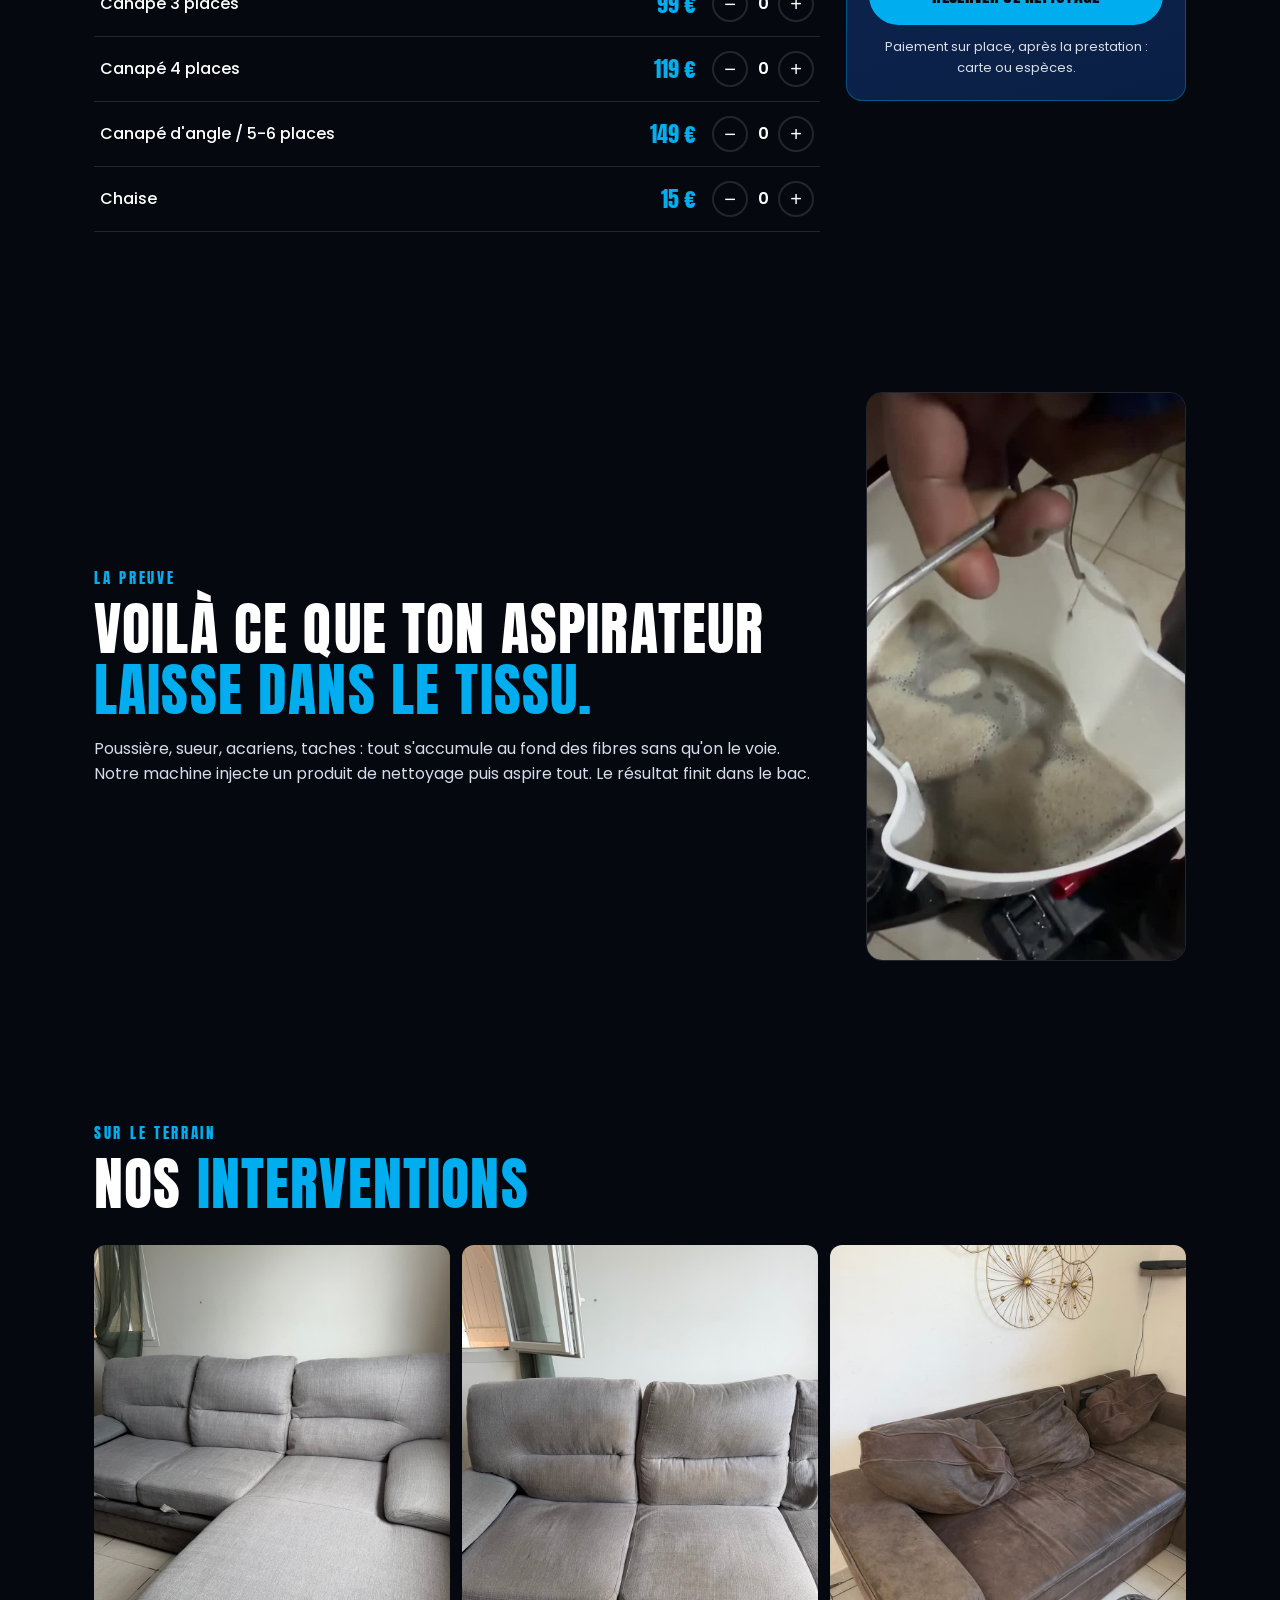
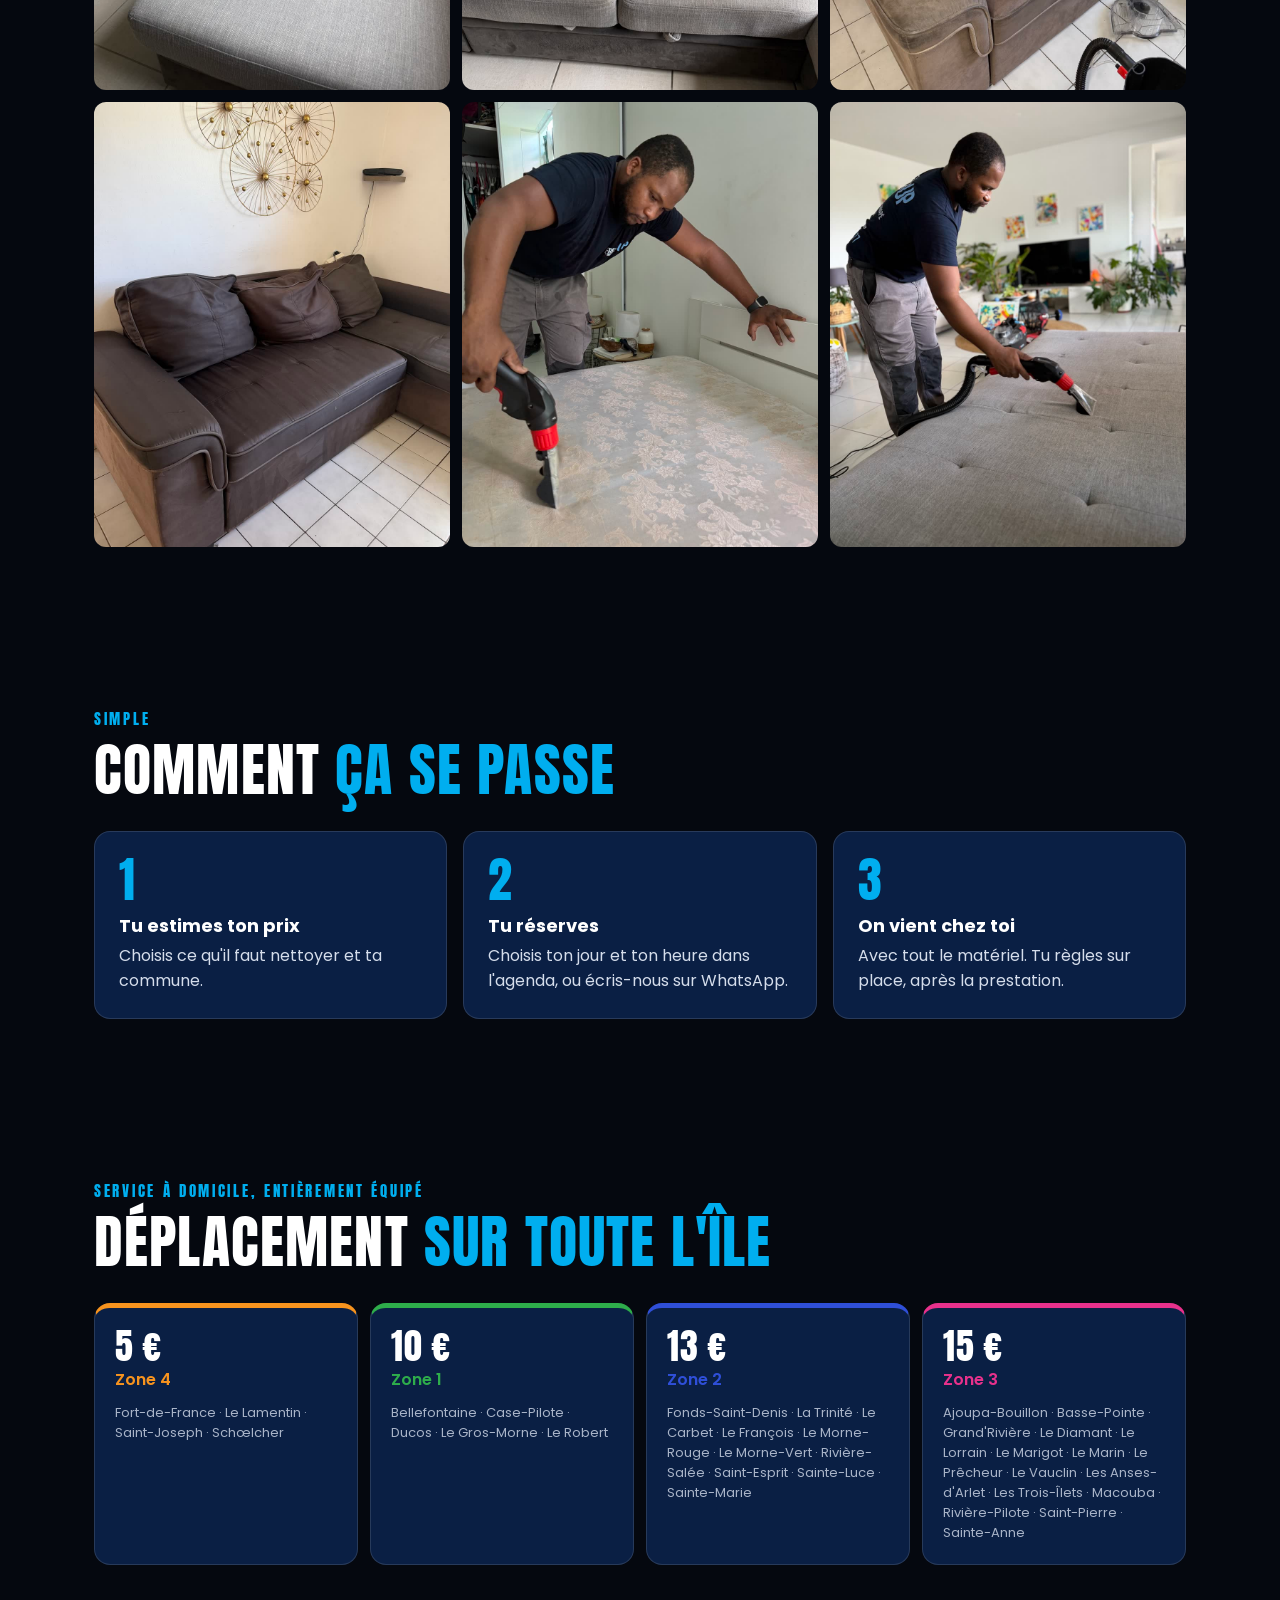
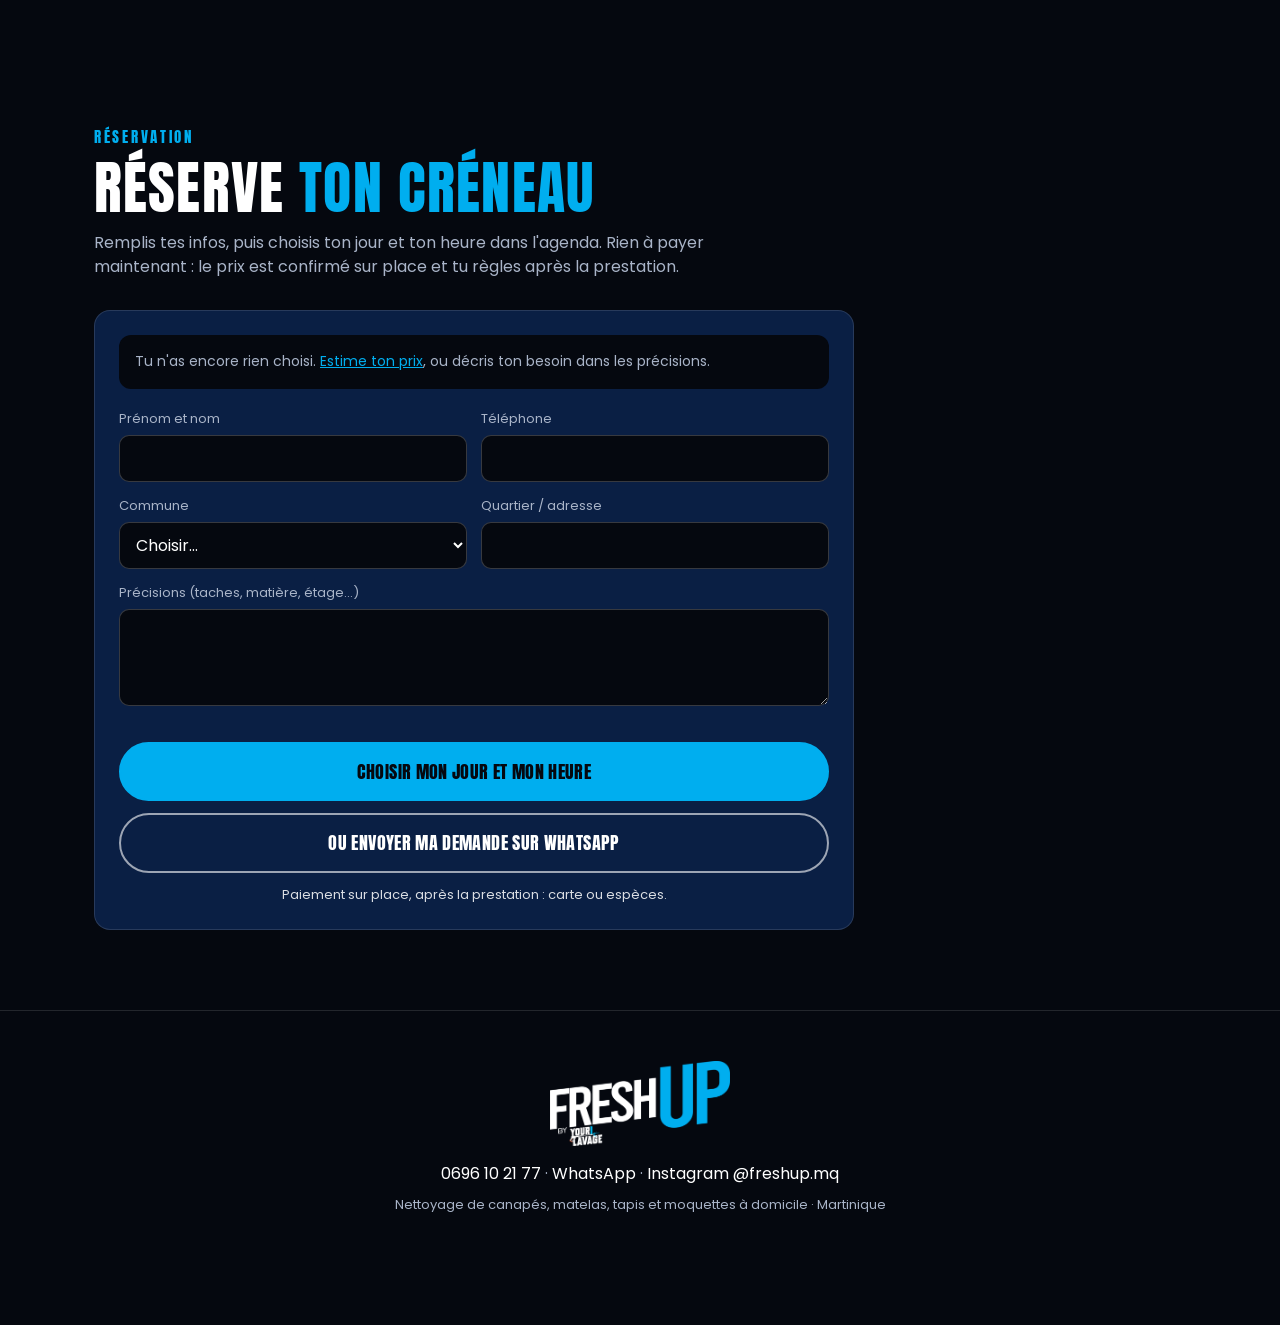
==== commit d3e1c5f4: "Site Fresh Up : boutons de réservation en liens directs, vérification du formulaire Co-Authored-By: " ====
--- a/freshup/index.html
+++ b/freshup/index.html
@@ -129,8 +129,8 @@
                     <label class="champ champ-large"><span>Précisions (taches, matière, étage…)</span><textarea name="message" rows="3"></textarea></label>
                 </div>
                 <p class="form-erreur" id="form-erreur"></p>
-                <button type="submit" class="btn btn-block" data-action="calendly">Choisir mon jour et mon heure</button>
-                <button type="submit" class="btn btn-ghost btn-block" data-action="whatsapp">Ou envoyer ma demande sur WhatsApp</button>
+                <a href="#" class="btn btn-block" data-action="calendly" target="_blank" rel="noopener">Choisir mon jour et mon heure</a>
+                <a href="#" class="btn btn-ghost btn-block" data-action="whatsapp" target="_blank" rel="noopener">Ou envoyer ma demande sur WhatsApp</a>
                 <p class="estim-paiement" data-paiement></p>
             </form>
         </section>
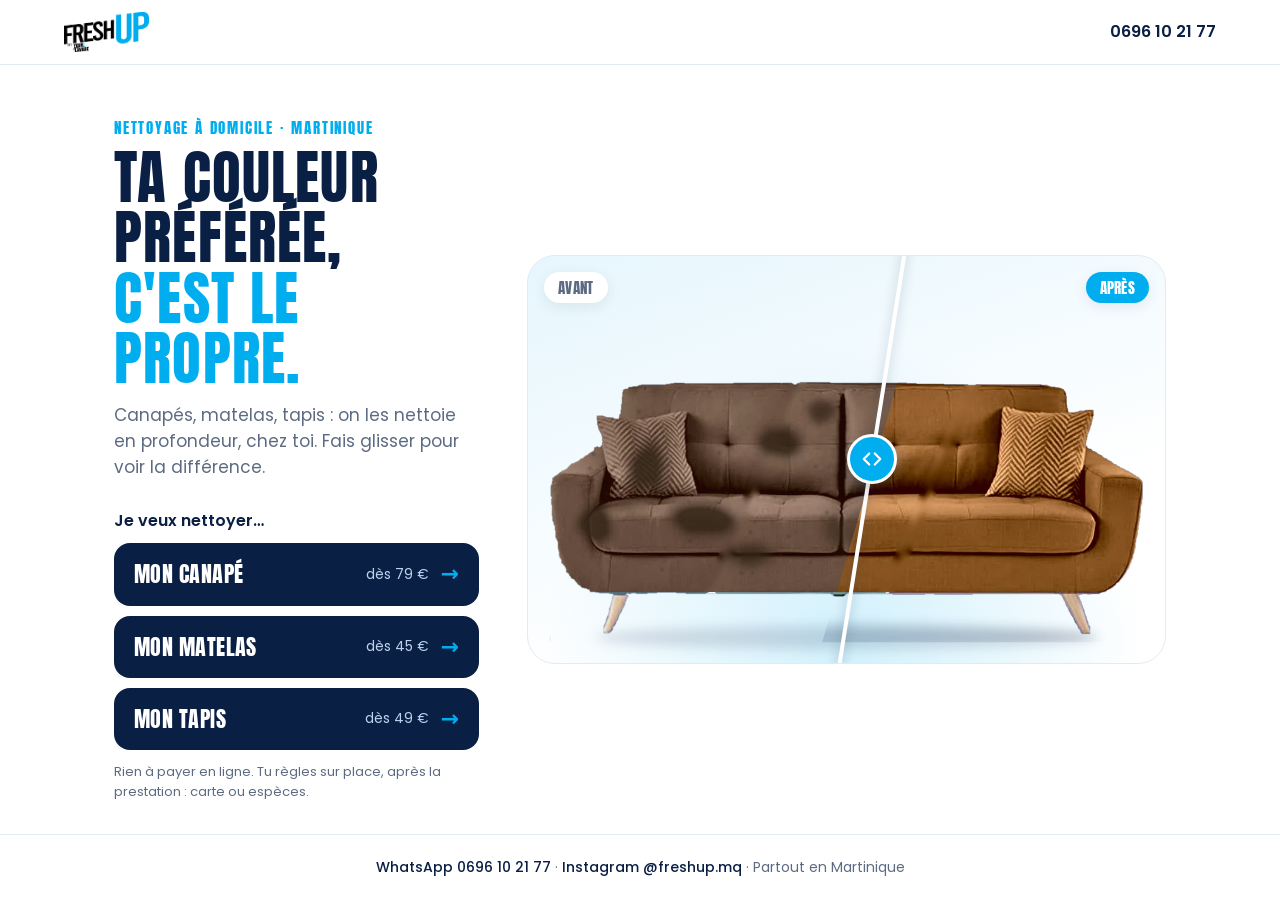
==== commit faa8eb68: "Site Fresh Up épuré : accueil avant/après à glisser, fiche tarifs et réservation Co-Authored-By: Cla" ====
--- a/freshup/index.html
+++ b/freshup/index.html
@@ -10,142 +10,40 @@
     <link href="https://fonts.googleapis.com/css2?family=Anton&family=Poppins:wght@400;500;600&display=swap" rel="stylesheet">
     <link href="style.css" rel="stylesheet">
 </head>
-<body>
+<body class="page-accueil">
     <header class="navbar">
-        <a href="#accueil" class="logo"><img src="img/logo-blanc.png" alt="Fresh Up"></a>
-        <nav>
-            <a href="#tarifs">Tarifs</a>
-            <a href="#zones">Zones</a>
-            <a href="#reserver" class="btn btn-small">Réserver</a>
-        </nav>
+        <a href="index.html" class="logo"><img src="img/logo-couleur.png" alt="Fresh Up"></a>
+        <a href="#" class="nav-tel" data-tel></a>
     </header>
 
-    <main>
-        <!-- ---------- Couverture ---------- -->
-        <section class="hero" id="accueil">
-            <video class="hero-video" id="hero-video" autoplay muted loop playsinline poster="img/hero-poster.jpg"></video>
-            <div class="hero-overlay"></div>
-            <div class="hero-content">
-                <p class="eyebrow">Nettoyage à domicile · Martinique</p>
-                <h1>Canapés, matelas, tapis :<br><span>on les nettoie en profondeur.</span></h1>
-                <p class="lead">On ne te vend pas d'aspirateur. On vient chez toi avec notre matériel pro et on sort la saleté que tu ne vois pas.</p>
-                <div class="hero-actions">
-                    <a href="#tarifs" class="btn">Voir les prix et estimer</a>
-                    <a href="#" class="btn btn-ghost" data-whatsapp>WhatsApp</a>
-                </div>
-                <ul class="hero-points">
-                    <li>Partout en Martinique</li>
-                    <li>Prix affichés</li>
-                    <li>Rien à payer en ligne</li>
-                </ul>
+    <main class="accueil">
+        <div class="accueil-texte">
+            <p class="eyebrow">Nettoyage à domicile · Martinique</p>
+            <h1>Ta couleur préférée,<br><span>c'est le propre.</span></h1>
+            <p class="lead">Canapés, matelas, tapis : on les nettoie en profondeur, chez toi. Fais glisser pour voir la différence.</p>
+        </div>
+
+        <div class="avant-apres" id="avant-apres" aria-label="Avant et après nettoyage">
+            <div class="aa-couche aa-avant" id="aa-avant"></div>
+            <div class="aa-couche aa-apres" id="aa-apres"></div>
+            <span class="aa-label aa-label-avant">Avant</span>
+            <span class="aa-label aa-label-apres">Après</span>
+            <div class="aa-ligne" id="aa-ligne">
+                <button type="button" class="aa-poignee" id="aa-poignee" role="slider" aria-label="Faire glisser avant / après" aria-valuemin="0" aria-valuemax="100" aria-valuenow="50">
+                    <svg viewBox="0 0 24 24" width="22" height="22" aria-hidden="true"><path d="M9 6l-6 6 6 6M15 6l6 6-6 6" fill="none" stroke="currentColor" stroke-width="2.4" stroke-linecap="round" stroke-linejoin="round"/></svg>
+                </button>
             </div>
-            <a href="#tarifs" class="hero-scroll" aria-label="Descendre vers les tarifs"></a>
-        </section>
+        </div>
 
-        <!-- ---------- Tarifs et estimation ---------- -->
-        <section class="section" id="tarifs">
-            <p class="eyebrow">Tarifs TTC</p>
-            <h2 class="section-title">Choisis ce qu'on nettoie, <span>vois ton prix.</span></h2>
-            <p class="section-sub">Ajoute tes canapés, matelas ou tapis : le prix estimé se calcule tout seul.</p>
-
-            <div class="tabs" role="tablist" id="onglets"></div>
-
-            <div class="tarifs-layout">
-                <div id="rubriques"></div>
-
-                <aside class="estimation" id="estimation">
-                    <h3>Ton estimation</h3>
-                    <ul class="estim-lignes" id="estim-lignes"></ul>
-                    <label class="champ">
-                        <span>Ta commune (frais de déplacement)</span>
-                        <select id="commune"></select>
-                    </label>
-                    <div class="estim-total">
-                        <span>Total estimé</span>
-                        <strong id="estim-total">—</strong>
-                    </div>
-                    <p class="estim-note" id="estim-note"></p>
-                    <a href="#reserver" class="btn btn-block" id="btn-reserver">Réserver ce nettoyage</a>
-                    <p class="estim-paiement" data-paiement></p>
-                </aside>
-            </div>
-        </section>
-
-        <!-- ---------- Preuve ---------- -->
-        <section class="section preuve">
-            <div class="preuve-texte">
-                <p class="eyebrow">La preuve</p>
-                <h2 class="section-title">Voilà ce que ton aspirateur <span>laisse dans le tissu.</span></h2>
-                <p>Poussière, sueur, acariens, taches : tout s'accumule au fond des fibres sans qu'on le voie. Notre machine injecte un produit de nettoyage puis aspire tout. Le résultat finit dans le bac.</p>
-            </div>
-            <video class="preuve-video" src="video/eau-sale.mp4" poster="img/eau-sale-poster.jpg" autoplay muted loop playsinline></video>
-        </section>
-
-        <!-- ---------- Galerie ---------- -->
-        <section class="section">
-            <p class="eyebrow">Sur le terrain</p>
-            <h2 class="section-title">Nos <span>interventions</span></h2>
-            <div class="galerie">
-                <img src="img/photo-1.jpg" alt="Canapé d'angle gris" loading="lazy">
-                <img src="img/photo-2.jpg" alt="Canapé gris trois places" loading="lazy">
-                <img src="img/photo-3.jpg" alt="Canapé marron chez un client" loading="lazy">
-                <img src="img/photo-4.jpg" alt="Canapé marron chez un client" loading="lazy">
-                <img src="img/photo-5.jpg" alt="Nettoyage d'un matelas" loading="lazy">
-                <img src="img/photo-6.jpg" alt="Nettoyage d'un canapé gris" loading="lazy">
-            </div>
-        </section>
-
-        <!-- ---------- Comment ça marche ---------- -->
-        <section class="section">
-            <p class="eyebrow">Simple</p>
-            <h2 class="section-title">Comment <span>ça se passe</span></h2>
-            <ol class="etapes">
-                <li><strong>Tu estimes ton prix</strong>Choisis ce qu'il faut nettoyer et ta commune.</li>
-                <li><strong>Tu réserves</strong>Choisis ton jour et ton heure dans l'agenda, ou écris-nous sur WhatsApp.</li>
-                <li><strong>On vient chez toi</strong>Avec tout le matériel. Tu règles sur place, après la prestation.</li>
-            </ol>
-        </section>
-
-        <!-- ---------- Zones ---------- -->
-        <section class="section" id="zones">
-            <p class="eyebrow">Service à domicile, entièrement équipé</p>
-            <h2 class="section-title">Déplacement <span>sur toute l'île</span></h2>
-            <div class="zones-grid" id="zones-grid"></div>
-        </section>
-
-        <!-- ---------- Réservation ---------- -->
-        <section class="section reserver" id="reserver">
-            <p class="eyebrow">Réservation</p>
-            <h2 class="section-title">Réserve <span>ton créneau</span></h2>
-            <p class="section-sub">Remplis tes infos, puis choisis ton jour et ton heure dans l'agenda. Rien à payer maintenant : le prix est confirmé sur place et tu règles après la prestation.</p>
-
-            <form class="card form-rdv" id="form-rdv">
-                <div class="recap" id="recap"></div>
-                <div class="form-grid">
-                    <label class="champ"><span>Prénom et nom</span><input name="nom" required autocomplete="name"></label>
-                    <label class="champ"><span>Téléphone</span><input name="tel" type="tel" required autocomplete="tel"></label>
-                    <label class="champ"><span>Commune</span><select name="commune" id="commune-form" required></select></label>
-                    <label class="champ"><span>Quartier / adresse</span><input name="adresse" autocomplete="street-address"></label>
-                    <label class="champ champ-large"><span>Précisions (taches, matière, étage…)</span><textarea name="message" rows="3"></textarea></label>
-                </div>
-                <p class="form-erreur" id="form-erreur"></p>
-                <a href="#" class="btn btn-block" data-action="calendly" target="_blank" rel="noopener">Choisir mon jour et mon heure</a>
-                <a href="#" class="btn btn-ghost btn-block" data-action="whatsapp" target="_blank" rel="noopener">Ou envoyer ma demande sur WhatsApp</a>
-                <p class="estim-paiement" data-paiement></p>
-            </form>
-        </section>
+        <div class="choix">
+            <p class="choix-titre">Je veux nettoyer…</p>
+            <div class="choix-boutons" id="choix-boutons"></div>
+            <p class="choix-info" data-paiement></p>
+        </div>
     </main>
 
-    <!-- Barre d'estimation sur mobile -->
-    <div class="barre-mobile" id="barre-mobile">
-        <div><span>Total estimé</span><strong id="barre-total">—</strong></div>
-        <a href="#reserver" class="btn btn-small">Réserver</a>
-    </div>
-
     <footer class="footer">
-        <img src="img/logo-blanc.png" alt="Fresh Up" class="footer-logo">
         <p id="footer-links"></p>
-        <p class="footer-small">Nettoyage de canapés, matelas, tapis et moquettes à domicile · Martinique</p>
     </footer>
 
     <script src="config.js"></script>
--- a/freshup/style.css
+++ b/freshup/style.css
@@ -1,29 +1,31 @@
-/* Fresh Up — bleu marine, noir, blanc, touche de cyan. Titres en Anton. */
+/* Fresh Up — épuré : beaucoup de blanc, bleu marine en touches, cyan en accent. Titres en Anton. */
 :root {
     --cyan: #00AEEF;
+    --cyan-doux: #E6F6FD;
     --marine: #0A1F44;
-    --marine-2: #10295A;
-    --noir: #05080F;
-    --blanc: #FFFFFF;
-    --gris: #A9B4C8;
-    --ligne: rgba(255, 255, 255, 0.12);
-    --rayon: 16px;
-}
-
-* { box-sizing: border-box; margin: 0; }
-html { scroll-behavior: smooth; scroll-padding-top: 76px; }
+    --texte: #22304A;
+    --gris: #5D6B82;
+    --ligne: #E3EAF2;
+    --fond: #FFFFFF;
+    --fond-doux: #F4F8FB;
+    --rayon: 18px;
+    color-scheme: light;
+}
+
+* { box-sizing: border-box; margin: 0; min-width: 0; }
+html { scroll-behavior: smooth; scroll-padding-top: 80px; }
 body {
     font-family: "Poppins", system-ui, sans-serif;
-    background: var(--noir);
-    color: var(--blanc);
+    background: var(--fond);
+    color: var(--texte);
     line-height: 1.55;
     -webkit-font-smoothing: antialiased;
-    color-scheme: dark;
-}
-img, video { display: block; max-width: 100%; }
+    overflow-x: clip;
+}
+img, svg { display: block; max-width: 100%; }
 a { color: inherit; }
 
-h1, h2, h3, .eyebrow, .btn, .tab, .zone-prix, .estim-total strong, .barre-mobile strong {
+h1, h2, .eyebrow, .btn, .choix-nom, .pill, .estim-total strong, .barre-mobile strong, .prestation-prix, .aa-label {
     font-family: "Anton", Impact, sans-serif;
     font-weight: 400;
     text-transform: uppercase;
@@ -32,222 +34,198 @@
 
 /* ---------- Boutons ---------- */
 .btn {
-    display: inline-flex; align-items: center; justify-content: center;
-    padding: 14px 26px;
-    background: var(--cyan); color: var(--noir);
-    border: 2px solid var(--cyan); border-radius: 999px;
-    font-size: 18px; text-decoration: none; cursor: pointer;
-    transition: transform .15s, background .15s, color .15s;
-}
-.btn:hover { transform: translateY(-2px); }
-.btn-ghost { background: transparent; color: var(--blanc); border-color: rgba(255,255,255,.6); }
-.btn-ghost:hover { border-color: var(--cyan); color: var(--cyan); }
-.btn-small { padding: 8px 18px; font-size: 16px; }
-.btn-block { display: flex; width: 100%; margin-top: 12px; }
-
-/* ---------- Barre de navigation ---------- */
+    display: inline-flex; align-items: center; justify-content: center; min-height: 48px;
+    padding: 12px 24px; border-radius: 999px; border: 2px solid var(--marine);
+    background: var(--marine); color: #fff; font-size: 18px; text-decoration: none; cursor: pointer;
+    transition: transform .15s, background .15s;
+}
+.btn:hover { transform: translateY(-2px); background: #13306A; }
+.btn-ligne { background: #fff; color: var(--marine); }
+.btn-ligne:hover { background: var(--fond-doux); }
+.btn-small { min-height: 40px; padding: 6px 18px; font-size: 16px; }
+.btn-block { display: flex; width: 100%; margin-top: 10px; }
+
+/* ---------- Barre du haut ---------- */
 .navbar {
-    position: fixed; inset: 0 0 auto 0; z-index: 20;
-    display: flex; align-items: center; justify-content: space-between;
-    padding: 12px 24px;
-    background: rgba(5, 8, 15, .72);
-    backdrop-filter: blur(10px); -webkit-backdrop-filter: blur(10px);
+    position: sticky; top: 0; z-index: 20;
+    display: flex; align-items: center; justify-content: space-between; gap: 16px;
+    padding: 12px max(5vw, 16px);
+    background: rgba(255, 255, 255, .92);
+    backdrop-filter: blur(8px); -webkit-backdrop-filter: blur(8px);
     border-bottom: 1px solid var(--ligne);
 }
-.logo img { height: 38px; width: auto; }
-.navbar nav { display: flex; align-items: center; gap: 22px; }
-.navbar nav a:not(.btn) { text-decoration: none; font-weight: 500; font-size: 15px; opacity: .85; }
-.navbar nav a:not(.btn):hover { color: var(--cyan); opacity: 1; }
-
-/* ---------- Couverture ---------- */
-.hero {
-    position: relative; min-height: 100svh;
-    display: flex; align-items: flex-end;
-    padding: 120px 24px 90px; overflow: hidden;
-}
-.hero-video { position: absolute; inset: 0; width: 100%; height: 100%; object-fit: cover; }
-.hero-overlay {
-    position: absolute; inset: 0;
+.logo img { height: 40px; width: auto; }
+.nav-tel { font-weight: 600; color: var(--marine); text-decoration: none; white-space: nowrap; }
+.nav-tel:hover, .retour:hover { color: var(--cyan); }
+.retour { text-decoration: none; font-weight: 500; color: var(--gris); white-space: nowrap; }
+.page-service .navbar .logo { position: absolute; left: 50%; transform: translateX(-50%); }
+
+/* ---------- Accueil ---------- */
+.accueil {
+    max-width: 1180px; margin: 0 auto;
+    padding: clamp(24px, 4vw, 56px) max(5vw, 16px) 32px;
+    display: grid; grid-template-columns: minmax(0, 4fr) minmax(0, 7fr);
+    grid-template-areas: "texte visuel" "choix visuel";
+    column-gap: 48px; row-gap: 28px; align-items: center;
+}
+.accueil-texte { grid-area: texte; align-self: end; }
+.avant-apres { grid-area: visuel; }
+.choix { grid-area: choix; align-self: start; }
+
+.eyebrow { color: var(--cyan); font-size: 15px; letter-spacing: .12em; margin-bottom: 8px; }
+.accueil h1 { color: var(--marine); font-size: clamp(40px, 4.6vw, 60px); line-height: 1.02; text-wrap: balance; }
+.accueil h1 span { color: var(--cyan); }
+.lead { color: var(--gris); font-size: 17px; margin-top: 14px; max-width: 440px; }
+
+/* L'avant / après : séparation en biais qu'on fait glisser */
+.avant-apres {
+    position: relative; aspect-ratio: 1000 / 640; border-radius: 28px; overflow: hidden;
     background:
-        linear-gradient(180deg, rgba(5,8,15,.55) 0%, rgba(5,8,15,.15) 35%, rgba(5,8,15,.85) 80%, var(--noir) 100%),
-        linear-gradient(90deg, rgba(10,31,68,.7) 0%, rgba(10,31,68,0) 70%);
-}
-.hero-content { position: relative; max-width: 760px; margin: 0 auto 0 max(0px, calc((100vw - 1140px) / 2)); }
-.eyebrow { color: var(--cyan); font-size: 15px; letter-spacing: .18em; margin-bottom: 10px; }
-.hero h1 { font-size: clamp(42px, 8vw, 88px); line-height: 1.02; transform: rotate(-3deg); transform-origin: left; }
-.hero h1 span, .section-title span { color: var(--cyan); }
-.lead { font-size: clamp(16px, 2.2vw, 19px); max-width: 560px; margin: 22px 0 28px; color: #E6ECF7; }
-.hero-actions { display: flex; flex-wrap: wrap; gap: 12px; }
-.hero-points { display: flex; flex-wrap: wrap; gap: 8px 22px; list-style: none; padding: 0; margin-top: 26px; font-size: 14px; color: var(--gris); }
-.hero-points li::before { content: ""; display: inline-block; width: 8px; height: 8px; border-radius: 50%; background: var(--cyan); margin-right: 8px; }
-.hero-scroll {
-    position: absolute; left: 50%; bottom: 24px; width: 26px; height: 42px; margin-left: -13px;
-    border: 2px solid rgba(255,255,255,.6); border-radius: 14px;
-}
-.hero-scroll::after {
-    content: ""; position: absolute; left: 50%; top: 8px; width: 4px; height: 8px; margin-left: -2px;
-    background: var(--cyan); border-radius: 2px; animation: molette 1.6s infinite;
-}
-@keyframes molette { 0% { opacity: 1; transform: translateY(0); } 100% { opacity: 0; transform: translateY(14px); } }
-
-/* ---------- Sections ---------- */
-.section { max-width: 1140px; margin: 0 auto; padding: 80px 24px; }
-.section-title { font-size: clamp(34px, 5.5vw, 58px); line-height: 1.05; }
-.section-sub { color: var(--gris); margin: 12px 0 0; max-width: 620px; }
-.card { background: var(--marine); border: 1px solid var(--ligne); border-radius: var(--rayon); padding: 24px; }
-
-/* ---------- Onglets ---------- */
-.tabs {
-    display: flex; gap: 8px; margin: 34px 0 22px; overflow-x: auto;
-    scrollbar-width: none; padding-bottom: 4px;
-}
-.tabs::-webkit-scrollbar { display: none; }
-.tab {
-    flex: 0 0 auto; padding: 12px 20px; font-size: 17px; cursor: pointer;
-    background: transparent; color: var(--blanc);
-    border: 2px solid var(--ligne); border-radius: 999px;
-}
-.tab.actif { background: var(--cyan); border-color: var(--cyan); color: var(--noir); }
-
-.tarifs-layout { display: grid; grid-template-columns: minmax(0, 1fr) 340px; gap: 26px; align-items: start; }
-.rubrique { display: none; }
-.rubrique.actif { display: block; animation: apparaitre .3s ease; }
-@keyframes apparaitre { from { opacity: 0; transform: translateY(8px); } to { opacity: 1; transform: none; } }
-
-.rubrique-entete {
-    display: grid; grid-template-columns: 220px 1fr; gap: 22px; align-items: center;
-    background: var(--marine); border: 1px solid var(--ligne); border-radius: var(--rayon);
-    padding: 14px; margin-bottom: 16px;
-}
-.rubrique-entete img { width: 100%; height: 170px; object-fit: cover; border-radius: 10px; }
-.rubrique-entete h3 { font-size: 26px; margin-bottom: 8px; }
-.check-list { list-style: none; padding: 0; font-size: 14px; color: #D5DDEB; }
-.check-list li { padding-left: 24px; position: relative; margin: 4px 0; }
-.check-list li::before { content: "✓"; position: absolute; left: 0; color: var(--cyan); font-weight: 600; }
-
-.prestations { list-style: none; padding: 0; border-top: 1px solid var(--ligne); }
+        radial-gradient(circle at 50% 95%, rgba(0, 174, 239, .18), transparent 60%),
+        linear-gradient(160deg, var(--cyan-doux), #fff 70%);
+    border: 1px solid var(--ligne);
+    cursor: ew-resize; touch-action: pan-y; user-select: none; -webkit-user-select: none; isolation: isolate;
+}
+.aa-couche { position: absolute; inset: 14% 3% 5%; }
+.aa-couche::after { content: ""; position: absolute; left: 8%; right: 8%; bottom: -2%; height: 7%; border-radius: 50%; background: rgba(10, 31, 68, .14); filter: blur(6px); z-index: -1; }
+.aa-couche img { width: 100%; height: 100%; object-fit: contain; object-position: center bottom; pointer-events: none; }
+.aa-label {
+    position: absolute; top: 16px; padding: 4px 14px; border-radius: 999px; font-size: 15px; z-index: 2;
+    background: #fff; color: var(--gris); box-shadow: 0 4px 14px rgba(10, 31, 68, .08);
+}
+.aa-label-avant { left: 16px; }
+.aa-label-apres { right: 16px; background: var(--cyan); color: #fff; }
+.aa-ligne {
+    position: absolute; top: -10%; bottom: -10%; width: 4px; margin-left: -2px; z-index: 3;
+    background: #fff; transform: rotate(9deg); box-shadow: 0 0 12px rgba(10, 31, 68, .25);
+}
+.aa-poignee {
+    position: absolute; top: 50%; left: 50%; width: 50px; height: 50px; margin: -25px 0 0 -25px;
+    border-radius: 50%; border: 3px solid #fff; background: var(--cyan); color: #fff;
+    display: grid; place-items: center; cursor: grab; transform: rotate(-9deg);
+    box-shadow: 0 6px 18px rgba(10, 31, 68, .25);
+}
+.aa-poignee:focus-visible { outline: 3px solid var(--marine); outline-offset: 3px; }
+
+.choix-titre { font-weight: 600; color: var(--marine); margin-bottom: 10px; }
+.choix-boutons { display: grid; gap: 10px; }
+.choix-btn {
+    display: flex; align-items: center; justify-content: space-between; gap: 12px;
+    padding: 14px 20px; border-radius: 16px; text-decoration: none;
+    background: var(--marine); color: #fff; transition: transform .15s, background .15s;
+}
+.choix-btn:hover { transform: translateX(4px); background: #13306A; }
+.choix-btn::after { content: "→"; color: var(--cyan); font-size: 22px; font-weight: 600; }
+.choix-nom { font-size: 22px; flex: 1; }
+.choix-prix { font-size: 14px; color: #BFD3EE; white-space: nowrap; }
+.choix-info { font-size: 13px; color: var(--gris); margin-top: 12px; }
+
+/* ---------- Page tarifs ---------- */
+.service { max-width: 1120px; margin: 0 auto; padding: 24px max(5vw, 16px) 40px; }
+.pills { display: flex; gap: 8px; overflow-x: auto; scrollbar-width: none; padding-bottom: 4px; }
+.pills::-webkit-scrollbar { display: none; }
+.pill {
+    flex: none; padding: 10px 18px; border-radius: 999px; text-decoration: none; font-size: 16px;
+    border: 2px solid var(--ligne); color: var(--marine); background: #fff;
+}
+.pill.actif { background: var(--marine); border-color: var(--marine); color: #fff; }
+
+.service-grid { display: grid; grid-template-columns: minmax(0, 1fr) 360px; gap: 32px; align-items: start; margin-top: 22px; }
+.service-entete { display: grid; grid-template-columns: 120px minmax(0, 1fr); gap: 18px; align-items: center; }
+.service-entete img { width: 120px; height: 120px; object-fit: cover; border-radius: 16px; }
+.service-entete h1 { color: var(--marine); font-size: clamp(32px, 4vw, 44px); line-height: 1.05; }
+.service-entete p { color: var(--gris); font-size: 15px; margin-top: 6px; }
+.consigne { font-size: 14px; color: var(--gris); margin: 22px 0 6px; }
+
+.prestations { list-style: none; padding: 0; }
 .prestation {
-    display: grid; grid-template-columns: 1fr auto auto; gap: 16px; align-items: center;
-    padding: 14px 6px; border-bottom: 1px solid var(--ligne);
+    display: grid; grid-template-columns: minmax(0, 1fr) auto auto; gap: 16px; align-items: center;
+    padding: 12px 14px; border-bottom: 1px solid var(--ligne); border-radius: 12px;
     transition: background .2s;
 }
-.prestation.choisi { background: rgba(0, 174, 239, .08); }
-.prestation-nom { font-weight: 500; }
-.prestation-prix { font-family: "Anton", Impact, sans-serif; font-size: 22px; color: var(--cyan); white-space: nowrap; }
-.stepper { display: flex; align-items: center; gap: 4px; }
+.prestation.choisi { background: var(--cyan-doux); border-bottom-color: transparent; }
+.prestation-nom { font-weight: 500; color: var(--marine); }
+.prestation-prix { font-size: 22px; color: var(--marine); white-space: nowrap; }
+.stepper { display: flex; align-items: center; gap: 6px; }
 .stepper button {
-    width: 36px; height: 36px; border-radius: 50%; cursor: pointer;
-    border: 2px solid var(--ligne); background: transparent; color: var(--blanc);
-    font-size: 20px; line-height: 1;
-}
-.stepper button:hover { border-color: var(--cyan); color: var(--cyan); }
-.stepper span { min-width: 22px; text-align: center; font-weight: 600; }
+    width: 40px; height: 40px; border-radius: 50%; cursor: pointer; font-size: 20px; line-height: 1;
+    border: 2px solid var(--ligne); background: #fff; color: var(--marine);
+}
+.stepper button[data-plus] { background: var(--cyan); border-color: var(--cyan); color: #fff; }
+.stepper button:hover { border-color: var(--cyan); }
+.stepper span { min-width: 20px; text-align: center; font-weight: 600; color: var(--marine); }
 .m2 { display: flex; align-items: center; gap: 6px; font-size: 14px; color: var(--gris); }
-.m2 input { width: 76px; }
-
-/* ---------- Champs ---------- */
+.m2 input { width: 80px; }
+
+/* ---------- Carte estimation et réservation ---------- */
+.carte {
+    position: sticky; top: 84px;
+    background: #fff; border: 1px solid var(--ligne); border-radius: var(--rayon);
+    padding: 22px; box-shadow: 0 18px 40px rgba(10, 31, 68, .08);
+}
+.carte h2 { color: var(--marine); font-size: 24px; margin-bottom: 10px; }
+.estim-lignes { list-style: none; padding: 0; margin-bottom: 14px; font-size: 14px; }
+.estim-lignes li { display: flex; justify-content: space-between; gap: 12px; padding: 6px 0; border-bottom: 1px dashed var(--ligne); }
+.estim-lignes li span:last-child { white-space: nowrap; font-weight: 600; color: var(--marine); }
+.estim-vide { color: var(--gris); border: 0 !important; }
+.estim-total {
+    display: flex; justify-content: space-between; align-items: baseline; gap: 12px;
+    margin-top: 14px; padding: 12px 14px; border-radius: 12px; background: var(--fond-doux);
+}
+.estim-total span { font-size: 14px; color: var(--gris); }
+.estim-total strong { font-size: 32px; color: var(--cyan); white-space: nowrap; }
+.estim-note { font-size: 12px; color: var(--gris); margin-top: 8px; }
+.form-rdv { display: grid; gap: 12px; margin-top: 18px; padding-top: 18px; border-top: 1px solid var(--ligne); }
+.form-rdv .btn-block { margin-top: 0; }
+.form-erreur { color: #C62828; font-size: 14px; }
+.form-erreur:empty { display: none; }
+.estim-paiement { font-size: 13px; color: var(--gris); text-align: center; margin-top: 14px; }
+
 input, select, textarea {
-    width: 100%; font: inherit; font-size: 16px; color: var(--blanc);
-    background: var(--noir); border: 1px solid rgba(255,255,255,.2); border-radius: 10px;
-    padding: 10px 12px;
+    width: 100%; font: inherit; font-size: 16px; color: var(--marine);
+    background: #fff; border: 1px solid #CBD5E1; border-radius: 10px; padding: 10px 12px; min-height: 44px;
 }
 input:focus, select:focus, textarea:focus { outline: 2px solid var(--cyan); outline-offset: 1px; border-color: transparent; }
-.champ { display: flex; flex-direction: column; gap: 6px; }
+.champ { display: flex; flex-direction: column; gap: 5px; }
 .champ span { font-size: 13px; color: var(--gris); }
 
-/* ---------- Estimation ---------- */
-.estimation {
-    position: sticky; top: 90px;
-    background: linear-gradient(160deg, var(--marine-2), var(--marine));
-    border: 1px solid rgba(0, 174, 239, .35); border-radius: var(--rayon); padding: 22px;
-}
-.estimation h3 { font-size: 24px; margin-bottom: 12px; }
-.estim-lignes, .recap ul { list-style: none; padding: 0; margin-bottom: 16px; font-size: 14px; }
-.estim-lignes li, .recap li { display: flex; justify-content: space-between; gap: 12px; padding: 6px 0; border-bottom: 1px dashed var(--ligne); }
-.estim-lignes li span:last-child, .recap li span:last-child { white-space: nowrap; }
-.estim-vide { color: var(--gris); border: 0 !important; }
-.estim-total { display: flex; justify-content: space-between; align-items: baseline; margin-top: 16px; }
-.estim-total strong { font-size: 34px; color: var(--cyan); }
-.estim-note { font-size: 12px; color: var(--gris); margin-top: 6px; }
-.estim-paiement { font-size: 13px; color: var(--blanc); text-align: center; margin-top: 12px; opacity: .85; }
-
-/* ---------- Preuve ---------- */
-.preuve { display: grid; grid-template-columns: 1fr 320px; gap: 40px; align-items: center; }
-.preuve p:not(.eyebrow) { color: #D5DDEB; margin-top: 16px; }
-.preuve-video { width: 100%; aspect-ratio: 9 / 16; object-fit: cover; border-radius: var(--rayon); border: 1px solid var(--ligne); }
-
-/* ---------- Galerie ---------- */
-.galerie { display: grid; grid-template-columns: repeat(3, 1fr); gap: 12px; margin-top: 30px; }
-.galerie img { width: 100%; aspect-ratio: 4 / 5; object-fit: cover; border-radius: 12px; }
-
-/* ---------- Étapes ---------- */
-.etapes { list-style: none; padding: 0; display: grid; grid-template-columns: repeat(3, 1fr); gap: 16px; margin-top: 30px; counter-reset: etape; }
-.etapes li { background: var(--marine); border: 1px solid var(--ligne); border-radius: var(--rayon); padding: 24px; color: #D5DDEB; counter-increment: etape; }
-.etapes li::before { content: counter(etape); display: block; font-family: "Anton", Impact, sans-serif; font-size: 48px; color: var(--cyan); line-height: 1; }
-.etapes strong { display: block; color: var(--blanc); font-size: 18px; margin: 8px 0 4px; }
-
-/* ---------- Zones ---------- */
-.zones-grid { display: grid; grid-template-columns: repeat(4, 1fr); gap: 12px; margin-top: 30px; }
-.zone { background: var(--marine); border: 1px solid var(--ligne); border-top: 5px solid var(--zone); border-radius: var(--rayon); padding: 20px; }
-.zone-prix { font-size: 36px; line-height: 1; }
-.zone-nom { color: var(--zone); font-weight: 600; margin: 4px 0 10px; }
-.zone-communes { font-size: 13px; color: var(--gris); }
-
-/* ---------- Réservation ---------- */
-.form-rdv { margin-top: 30px; max-width: 760px; }
-.recap { background: var(--noir); border-radius: 12px; padding: 16px; margin-bottom: 20px; }
-.recap-titre { font-family: "Anton", Impact, sans-serif; text-transform: uppercase; color: var(--cyan); margin-bottom: 6px; }
-.recap-total { display: flex; justify-content: space-between; font-weight: 600; }
-.recap-total strong { color: var(--cyan); }
-.recap-vide { color: var(--gris); font-size: 14px; }
-.recap-vide a { color: var(--cyan); }
-.form-grid { display: grid; grid-template-columns: 1fr 1fr; gap: 14px; }
-.champ-large { grid-column: 1 / -1; }
-.form-erreur { color: #FF8A8A; font-size: 14px; margin-top: 10px; min-height: 1em; }
-
-/* ---------- Barre mobile et pied de page ---------- */
+/* ---------- Pied de page et barre mobile ---------- */
+.footer { text-align: center; padding: 22px 16px 28px; font-size: 14px; color: var(--gris); border-top: 1px solid var(--ligne); }
+.footer a { color: var(--marine); text-decoration: none; font-weight: 500; }
+.footer a:hover { color: var(--cyan); }
 .barre-mobile { display: none; }
-.footer { text-align: center; padding: 50px 24px 110px; border-top: 1px solid var(--ligne); color: var(--gris); }
-.footer-logo { width: 180px; margin: 0 auto 16px; }
-.footer a { color: var(--blanc); text-decoration: none; }
-.footer a:hover { color: var(--cyan); }
-.footer-small { font-size: 13px; margin-top: 8px; }
 
 /* ---------- Tablette et mobile ---------- */
-@media (max-width: 900px) {
-    .tarifs-layout, .preuve { grid-template-columns: 1fr; }
-    .estimation { position: static; }
-    .preuve-video { max-width: 320px; margin: 0 auto; }
-    .zones-grid { grid-template-columns: 1fr 1fr; }
-    .etapes { grid-template-columns: 1fr; }
-}
-@media (max-width: 640px) {
-    .navbar { padding: 10px 16px; }
-    .navbar nav { gap: 14px; }
-    .navbar nav a:not(.btn) { display: none; }
+@media (max-width: 860px) {
+    .accueil { grid-template-columns: minmax(0, 1fr); grid-template-areas: "texte" "visuel" "choix"; row-gap: 20px; }
+    .service-grid { grid-template-columns: minmax(0, 1fr); }
+    .carte { position: static; }
+}
+@media (max-width: 600px) {
     .logo img { height: 32px; }
-    .hero { padding: 100px 16px 80px; }
-    .section { padding: 60px 16px; }
-    .rubrique-entete { grid-template-columns: 1fr; }
-    .rubrique-entete img { height: 180px; }
-    .prestation { grid-template-columns: 1fr auto; gap: 6px 12px; }
+    .page-service .navbar .logo { position: static; transform: none; }
+    .page-service .nav-tel { display: none; }
+    .avant-apres { border-radius: 20px; aspect-ratio: 1000 / 680; }
+    .aa-poignee { width: 44px; height: 44px; margin: -22px 0 0 -22px; }
+    .service-entete { grid-template-columns: 84px minmax(0, 1fr); gap: 14px; }
+    .service-entete img { width: 84px; height: 84px; }
+    .prestation { grid-template-columns: minmax(0, 1fr) auto; gap: 4px 12px; padding: 12px 6px; }
     .prestation-nom { grid-column: 1 / -1; }
-    .galerie { grid-template-columns: 1fr 1fr; }
-    .zones-grid, .form-grid { grid-template-columns: 1fr; }
+    .page-service .footer { padding-bottom: 96px; }
     .barre-mobile {
         position: fixed; left: 12px; right: 12px; bottom: 12px; z-index: 30;
         display: flex; align-items: center; justify-content: space-between; gap: 12px;
-        padding: 10px 10px 10px 18px;
-        background: var(--marine); border: 1px solid rgba(0,174,239,.5); border-radius: 999px;
-        box-shadow: 0 10px 30px rgba(0,0,0,.5);
+        padding: 8px 8px 8px 18px; border-radius: 999px;
+        background: var(--marine); color: #fff; box-shadow: 0 10px 30px rgba(10, 31, 68, .35);
         transform: translateY(150%); transition: transform .3s;
     }
     .barre-mobile.visible { transform: none; }
     .barre-mobile.visible.masquee { transform: translateY(150%); }
-    .barre-mobile span { display: block; font-size: 11px; color: var(--gris); }
+    .barre-mobile span { display: block; font-size: 11px; color: #BFD3EE; }
     .barre-mobile strong { font-size: 22px; color: var(--cyan); }
+    .barre-mobile .btn { background: var(--cyan); border-color: var(--cyan); color: var(--marine); }
 }
 @media (prefers-reduced-motion: reduce) {
     html { scroll-behavior: auto; }
-    .hero-scroll::after, .rubrique.actif { animation: none; }
-}
+    .btn, .choix-btn { transition: none; }
+}
